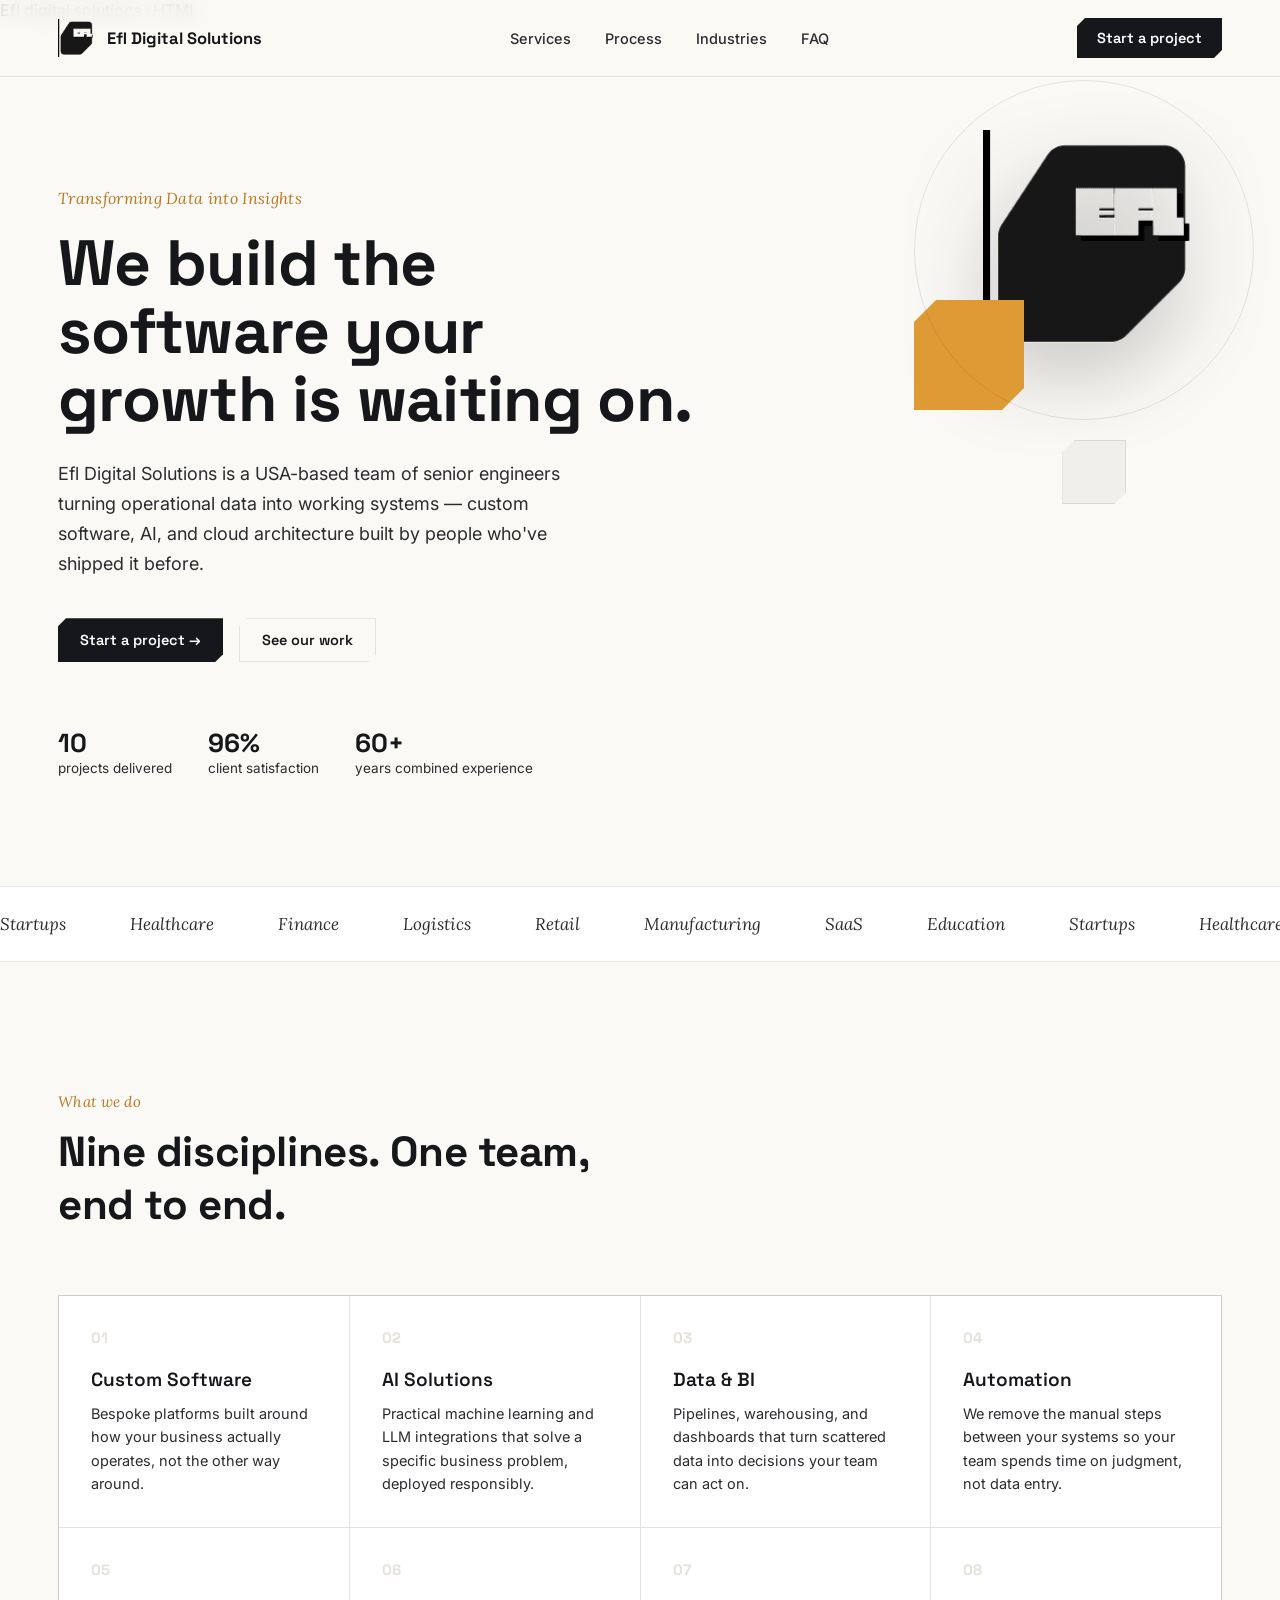
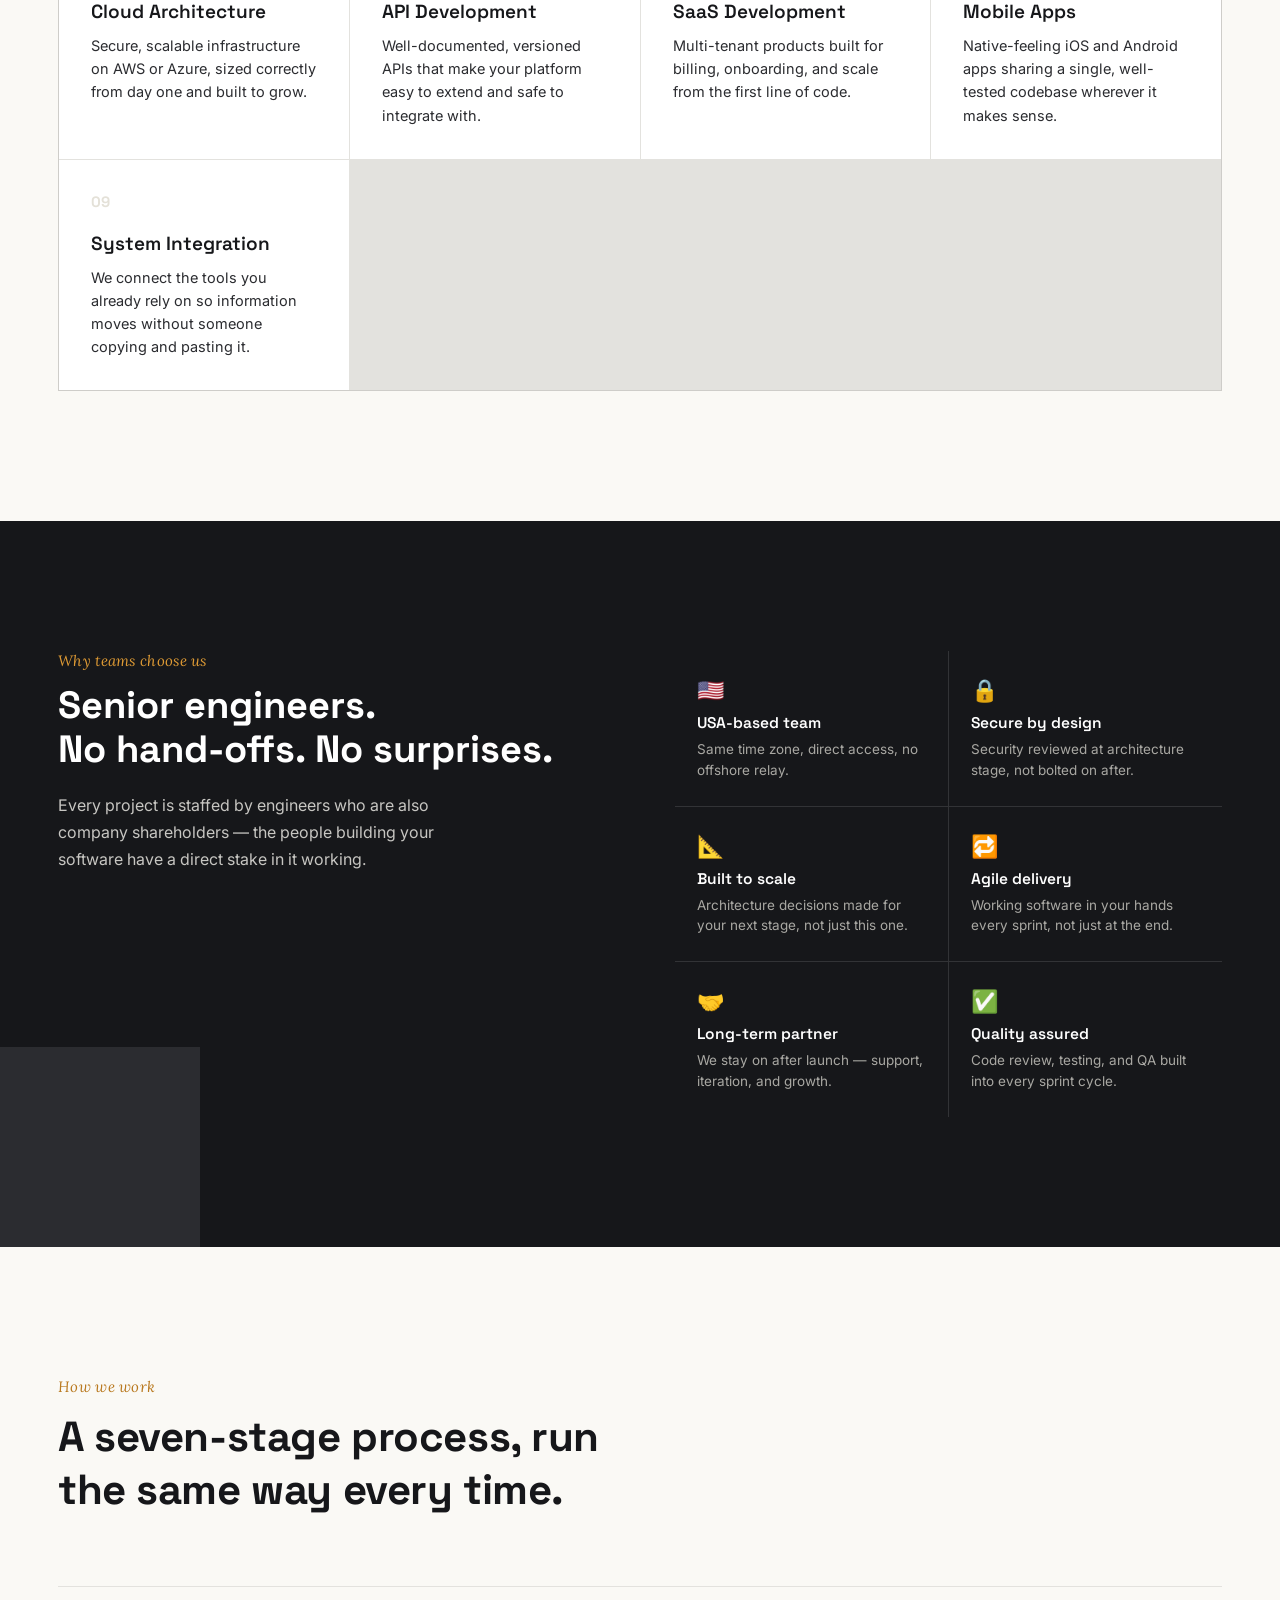
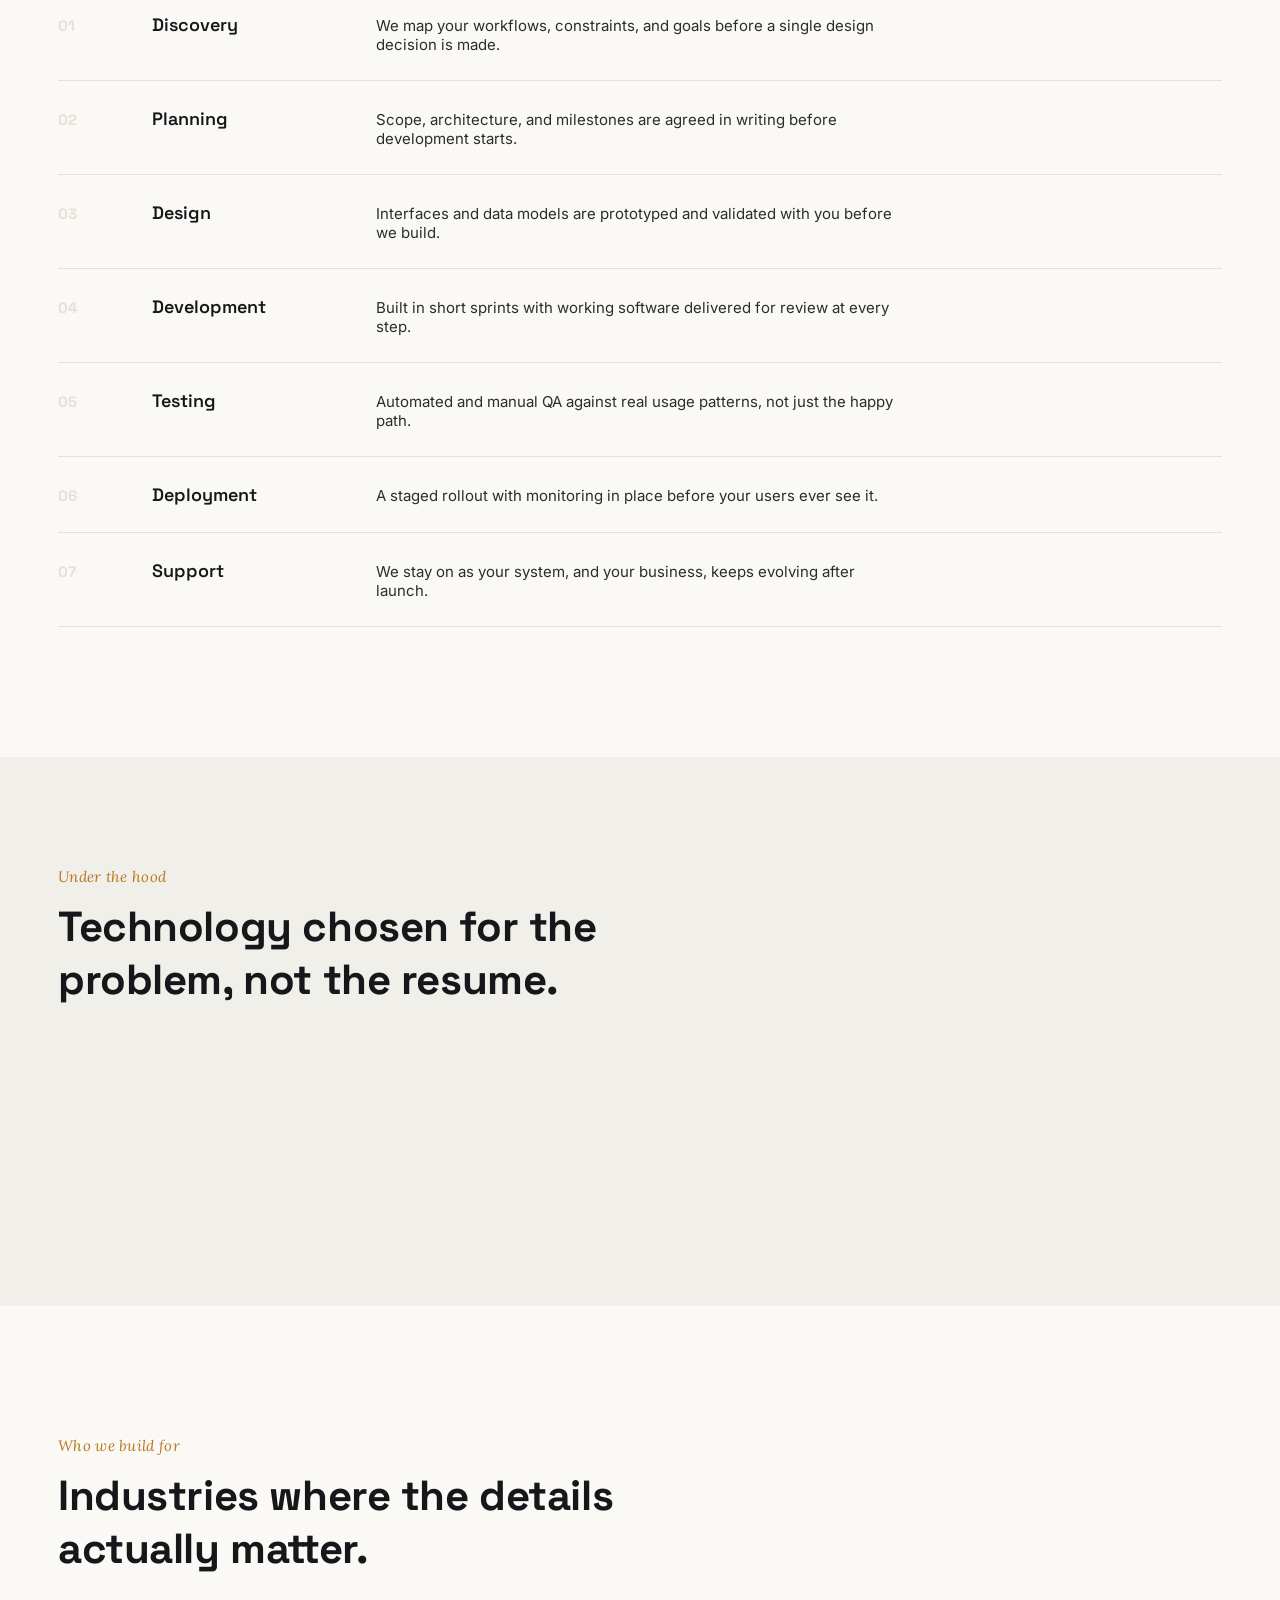
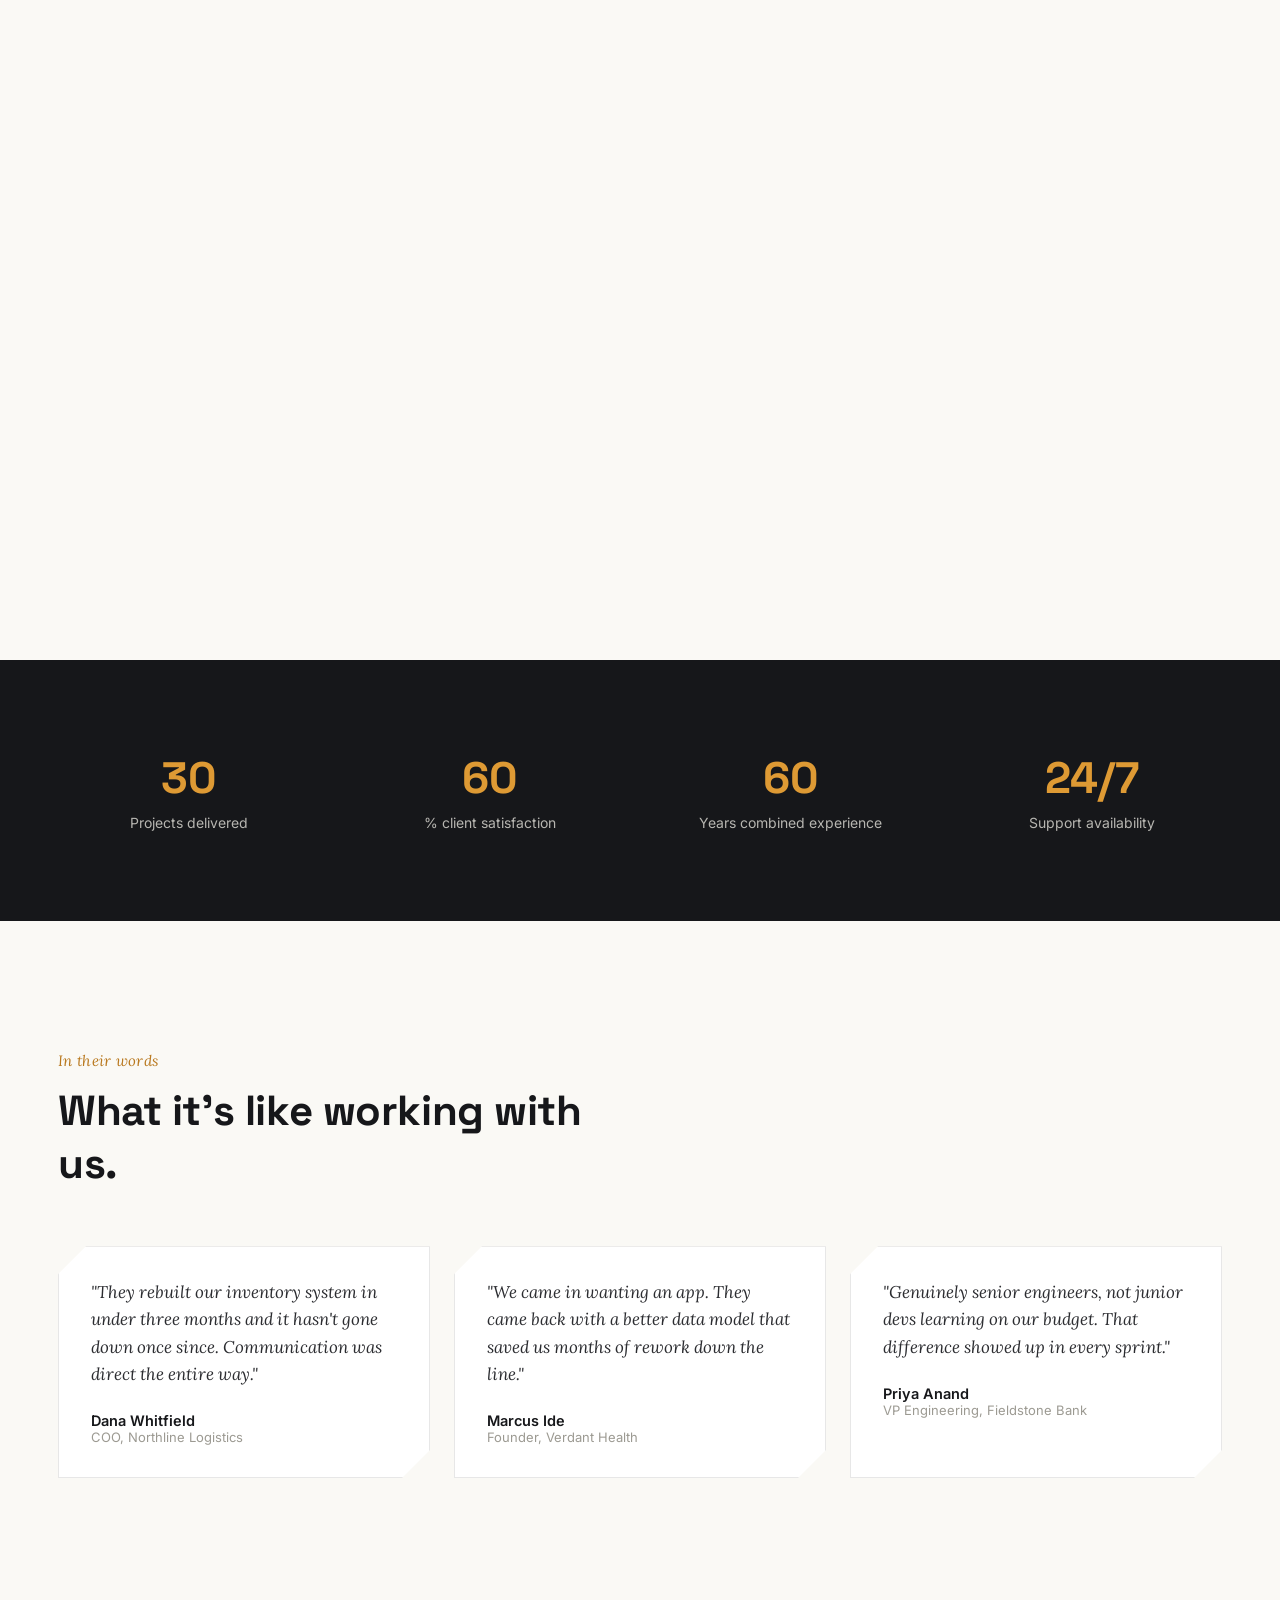
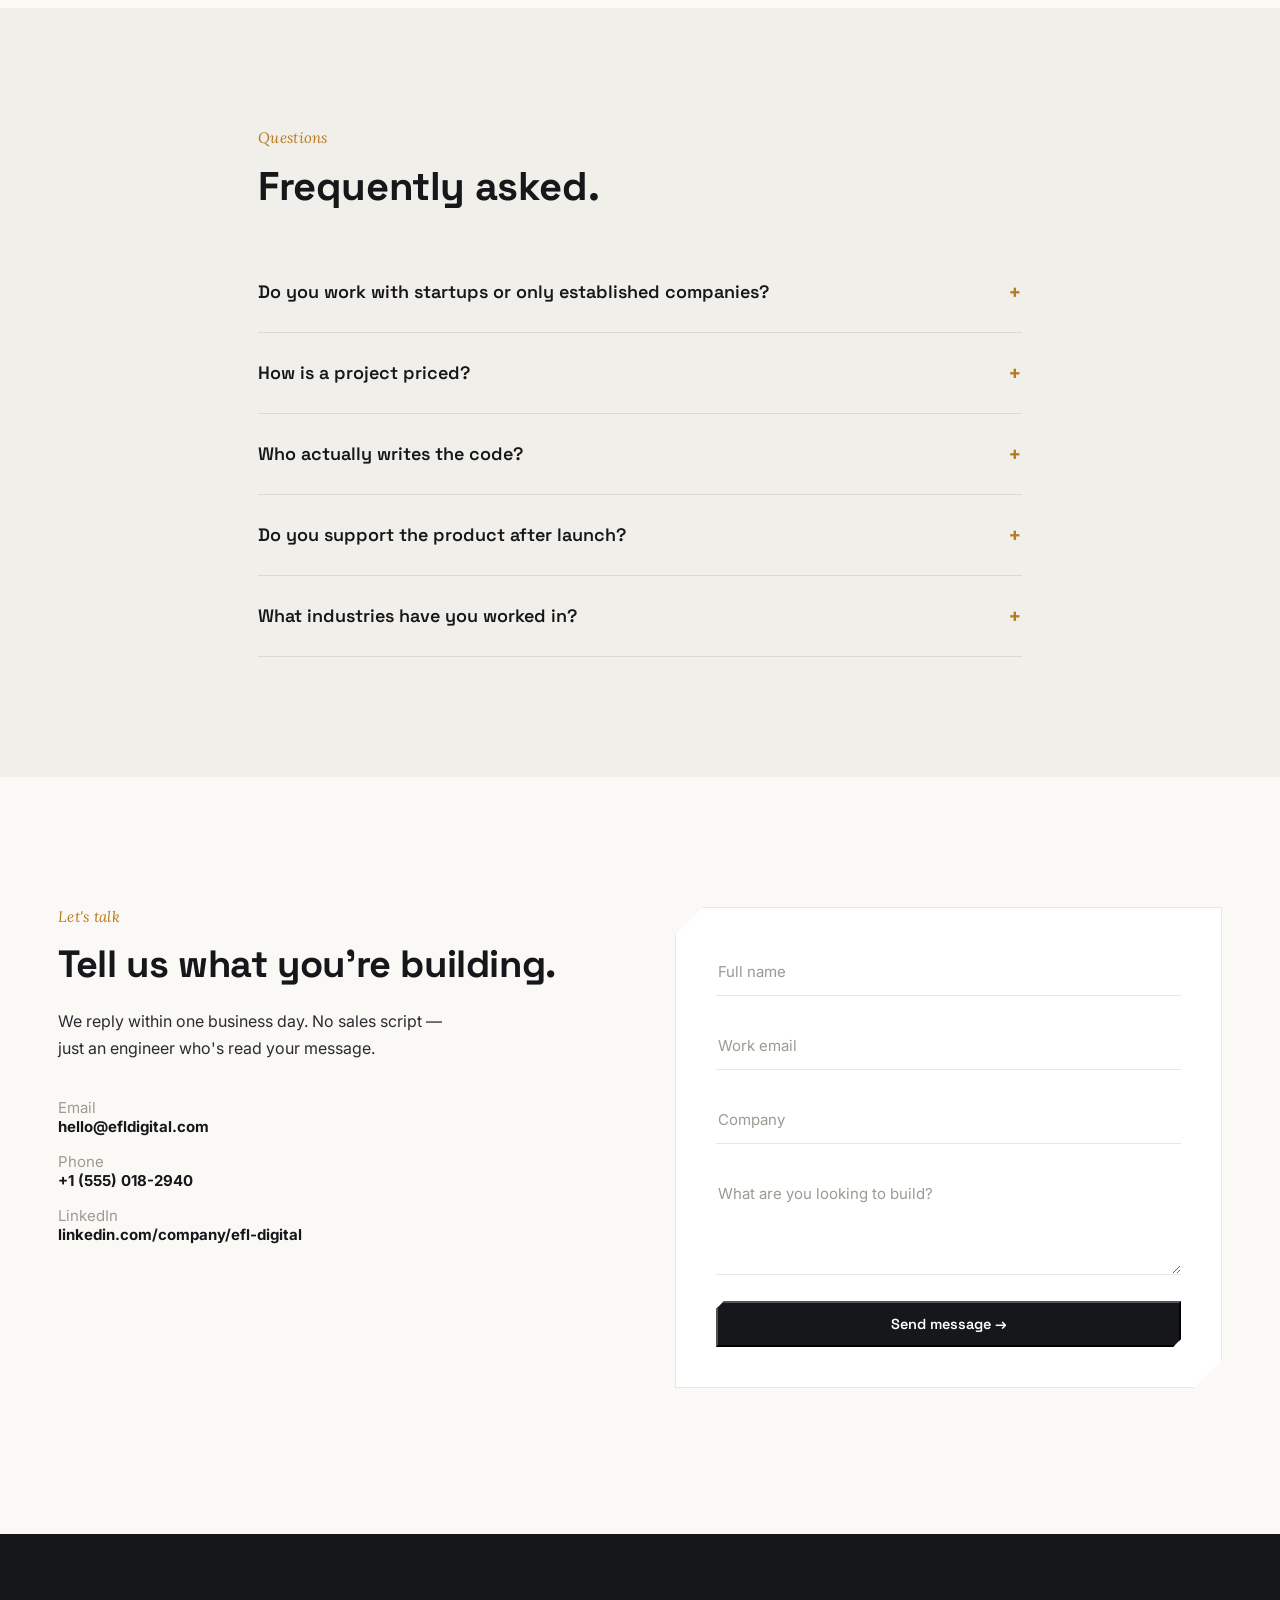
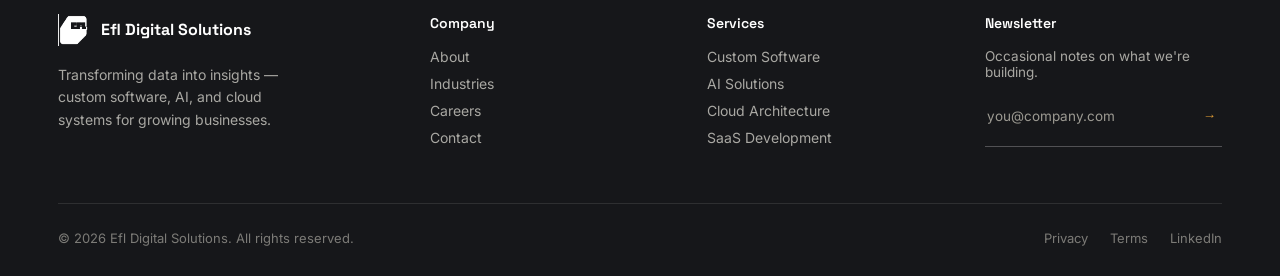
==== index.html @ cf08fa72 "efl.html to index.html" ====
Efl digital solutions · HTML
<!DOCTYPE html>
<html lang="en">
<head>
<meta charset="UTF-8">
<meta name="viewport" content="width=device-width, initial-scale=1.0">
<title>Efl Digital Solutions — Transforming Data into Insights</title>
<link rel="icon"
          type="image/png"
          sizes="32x32"
          href="../EFL/efl2.ico">

    <link rel="icon"
          type="image/png"
          sizes="16x16"
          href="../EFL/efl2.ico">

    <link rel="apple-touch-icon"
          sizes="180x180"
          href="../EFL/efl2.ico">
<link rel="preconnect" href="https://fonts.googleapis.com">
<link rel="preconnect" href="https://fonts.gstatic.com" crossorigin>
<link href="https://fonts.googleapis.com/css2?family=Space+Grotesk:wght@400;500;600;700&family=Inter:wght@400;500;600&family=Lora:ital,wght@1,400;1,500&display=swap" rel="stylesheet">
<link rel="stylesheet" href="efl.css">
</head>
<body>
 
<!-- NAV -->
<nav>
  <div class="container nav-inner">
    <a href="#top" class="logo-link" aria-label="Efl Digital Solutions — home">
      <img src="[data-uri]" alt="Efl Digital Solutions" class="logo-mark">
      <div class="display" style="font-weight:700;font-size:16.5px;">Efl Digital Solutions</div>
    </a>
    <div class="nav-links" style="display:flex;gap:34px;align-items:center;">
      <a href="#services">Services</a>
      <a href="#process">Process</a>
      <a href="#work">Industries</a>
      <a href="#faq">FAQ</a>
    </div>
    <div class="nav-cta">
      <a href="#contact" class="btn btn-primary" style="padding:11px 20px;">Start a project</a>
      <button class="hamburger" id="hamburgerBtn" aria-label="Open menu"><span></span><span></span><span></span></button>
    </div>
  </div>
  <div class="mobile-menu" id="mobileMenu">
    <a href="#services">Services</a>
    <a href="#process">Process</a>
    <a href="#work">Industries</a>
    <a href="#faq">FAQ</a>
    <a href="#contact">Start a project</a>
  </div>
</nav>
<div id="top"></div>
 
<!-- HERO -->
<header style="position:relative;padding:168px 0 110px;overflow:hidden;">
  <div class="grain" style="position:absolute;inset:0;pointer-events:none;"></div>
  <!-- geometry -->
  <div class="hero-shape float" style="top:110px;right:6%;filter:drop-shadow(0 30px 40px rgba(22,23,26,0.22));">
    <img src="[data-uri]" alt="" style="width:220px;height:auto;display:block;">
  </div>
  <div class="hero-shape float-slow" style="top:280px;right:20%;width:110px;height:110px;background:var(--amber);clip-path:polygon(0 22px,22px 0,100% 0,100% calc(100% - 22px),calc(100% - 22px) 100%,0 100%);"></div>
  <div class="hero-shape spin-slow" style="top:60px;right:2%;width:340px;height:340px;border:1px solid var(--line);border-radius:50%;"></div>
  <div class="hero-shape" style="top:420px;right:12%;width:64px;height:64px;background:var(--paper-dim);border:1px solid var(--line);clip-path:polygon(0 12px,12px 0,100% 0,100% calc(100% - 12px),calc(100% - 12px) 100%,0 100%);"></div>
 
  <div class="container" style="position:relative;">
    <div style="max-width:640px;">
      <div class="eyebrow reveal in" style="font-size:16px;margin-bottom:22px;">Transforming Data into Insights</div>
      <h1 class="display" style="font-size:clamp(40px,5.4vw,64px);line-height:1.06;font-weight:700;margin:0 0 26px;letter-spacing:-.01em;">
        We build the software your growth is waiting on.
      </h1>
      <p style="font-size:18px;line-height:1.65;color:var(--charcoal);max-width:520px;margin:0 0 40px;">
        Efl Digital Solutions is a USA-based team of senior engineers turning
        operational data into working systems — custom software, AI, and cloud
        architecture built by people who've shipped it before.
      </p>
      <div style="display:flex;gap:16px;flex-wrap:wrap;">
        <a href="#contact" class="btn btn-primary">Start a project →</a>
        <a href="#work" class="btn btn-ghost">See our work</a>
      </div>
      <div style="display:flex;gap:36px;margin-top:64px;flex-wrap:wrap;">
        <div><div class="display" style="font-size:26px;font-weight:700;">10</div><div style="font-size:13.5px;color:var(--charcoal);">projects delivered</div></div>
        <div><div class="display" style="font-size:26px;font-weight:700;">96%</div><div style="font-size:13.5px;color:var(--charcoal);">client satisfaction</div></div>
        <div><div class="display" style="font-size:26px;font-weight:700;">60+</div><div style="font-size:13.5px;color:var(--charcoal);">years combined experience</div></div>
      </div>
    </div>
  </div>
</header>
 
<!-- LOGO MARQUEE -->
<section style="border-top:1px solid var(--line);border-bottom:1px solid var(--line);padding:26px 0;overflow:hidden;background:#fff;">
  <div class="marquee-track">
    <!-- repeated twice for seamless loop -->
    <span class="serif-italic" style="font-size:17px;color:var(--charcoal);">Startups</span>
    <span class="serif-italic" style="font-size:17px;color:var(--charcoal);">Healthcare</span>
    <span class="serif-italic" style="font-size:17px;color:var(--charcoal);">Finance</span>
    <span class="serif-italic" style="font-size:17px;color:var(--charcoal);">Logistics</span>
    <span class="serif-italic" style="font-size:17px;color:var(--charcoal);">Retail</span>
    <span class="serif-italic" style="font-size:17px;color:var(--charcoal);">Manufacturing</span>
    <span class="serif-italic" style="font-size:17px;color:var(--charcoal);">SaaS</span>
    <span class="serif-italic" style="font-size:17px;color:var(--charcoal);">Education</span>
    <span class="serif-italic" style="font-size:17px;color:var(--charcoal);">Startups</span>
    <span class="serif-italic" style="font-size:17px;color:var(--charcoal);">Healthcare</span>
    <span class="serif-italic" style="font-size:17px;color:var(--charcoal);">Finance</span>
    <span class="serif-italic" style="font-size:17px;color:var(--charcoal);">Logistics</span>
    <span class="serif-italic" style="font-size:17px;color:var(--charcoal);">Retail</span>
    <span class="serif-italic" style="font-size:17px;color:var(--charcoal);">Manufacturing</span>
    <span class="serif-italic" style="font-size:17px;color:var(--charcoal);">SaaS</span>
    <span class="serif-italic" style="font-size:17px;color:var(--charcoal);">Education</span>
  </div>
</section>
 
<!-- SERVICES -->
<section id="services" style="padding:130px 0;">
  <div class="container">
    <div class="reveal" style="max-width:560px;margin-bottom:64px;">
      <div class="eyebrow" style="font-size:15px;margin-bottom:14px;">What we do</div>
      <h2 class="display" style="font-size:clamp(30px,4vw,42px);font-weight:700;margin:0;letter-spacing:-.01em;">Nine disciplines. One team, end to end.</h2>
    </div>
    <div style="display:grid;grid-template-columns:repeat(auto-fit,minmax(280px,1fr));gap:1px;background:var(--line);border:1px solid var(--line);">
      <!-- service cards generated inline -->
      <div class="card reveal" data-svc="01" data-t="Custom Software" data-d="Bespoke platforms built around how your business actually operates, not the other way around."></div>
      <div class="card reveal" data-svc="02" data-t="AI Solutions" data-d="Practical machine learning and LLM integrations that solve a specific business problem, deployed responsibly."></div>
      <div class="card reveal" data-svc="03" data-t="Data & BI" data-d="Pipelines, warehousing, and dashboards that turn scattered data into decisions your team can act on."></div>
      <div class="card reveal" data-svc="04" data-t="Automation" data-d="We remove the manual steps between your systems so your team spends time on judgment, not data entry."></div>
      <div class="card reveal" data-svc="05" data-t="Cloud Architecture" data-d="Secure, scalable infrastructure on AWS or Azure, sized correctly from day one and built to grow."></div>
      <div class="card reveal" data-svc="06" data-t="API Development" data-d="Well-documented, versioned APIs that make your platform easy to extend and safe to integrate with."></div>
      <div class="card reveal" data-svc="07" data-t="SaaS Development" data-d="Multi-tenant products built for billing, onboarding, and scale from the first line of code."></div>
      <div class="card reveal" data-svc="08" data-t="Mobile Apps" data-d="Native-feeling iOS and Android apps sharing a single, well-tested codebase wherever it makes sense."></div>
      <div class="card reveal" data-svc="09" data-t="System Integration" data-d="We connect the tools you already rely on so information moves without someone copying and pasting it."></div>
    </div>
  </div>
</section>
 
<!-- WHY US -->
<section style="background:var(--ink);color:#fff;padding:130px 0;position:relative;overflow:hidden;">
  <div class="hero-shape float-slow" style="bottom:-60px;left:-60px;width:260px;height:260px;background:var(--charcoal);clip-path:polygon(0 50px,50px 0,100% 0,100% calc(100% - 50px),calc(100% - 50px) 100%,0 100%);"></div>
  <div class="container" style="position:relative;">
    <div style="display:grid;grid-template-columns:1fr 1fr;gap:70px;align-items:start;">
      <div class="reveal">
        <div class="eyebrow" style="font-size:15px;margin-bottom:14px;color:var(--amber);">Why teams choose us</div>
        <h2 class="display" style="font-size:clamp(28px,3.6vw,38px);font-weight:700;line-height:1.15;margin:0 0 20px;">Senior engineers.<br>No hand-offs. No surprises.</h2>
        <p style="color:#C7C6C2;line-height:1.7;font-size:16px;max-width:420px;">Every project is staffed by engineers who are also company shareholders — the people building your software have a direct stake in it working.</p>
      </div>
      <div style="display:grid;grid-template-columns:1fr 1fr;gap:1px;background:rgba(255,255,255,0.12);">
        <div class="reveal" style="padding:26px 22px;background:var(--ink);"><div style="font-size:22px;margin-bottom:10px;">🇺🇸</div><div class="display" style="font-weight:600;font-size:15.5px;margin-bottom:6px;">USA-based team</div><div style="font-size:13.5px;color:#A9A8A3;line-height:1.5;">Same time zone, direct access, no offshore relay.</div></div>
        <div class="reveal" style="padding:26px 22px;background:var(--ink);"><div style="font-size:22px;margin-bottom:10px;">🔒</div><div class="display" style="font-weight:600;font-size:15.5px;margin-bottom:6px;">Secure by design</div><div style="font-size:13.5px;color:#A9A8A3;line-height:1.5;">Security reviewed at architecture stage, not bolted on after.</div></div>
        <div class="reveal" style="padding:26px 22px;background:var(--ink);"><div style="font-size:22px;margin-bottom:10px;">📐</div><div class="display" style="font-weight:600;font-size:15.5px;margin-bottom:6px;">Built to scale</div><div style="font-size:13.5px;color:#A9A8A3;line-height:1.5;">Architecture decisions made for your next stage, not just this one.</div></div>
        <div class="reveal" style="padding:26px 22px;background:var(--ink);"><div style="font-size:22px;margin-bottom:10px;">🔁</div><div class="display" style="font-weight:600;font-size:15.5px;margin-bottom:6px;">Agile delivery</div><div style="font-size:13.5px;color:#A9A8A3;line-height:1.5;">Working software in your hands every sprint, not just at the end.</div></div>
        <div class="reveal" style="padding:26px 22px;background:var(--ink);"><div style="font-size:22px;margin-bottom:10px;">🤝</div><div class="display" style="font-weight:600;font-size:15.5px;margin-bottom:6px;">Long-term partner</div><div style="font-size:13.5px;color:#A9A8A3;line-height:1.5;">We stay on after launch — support, iteration, and growth.</div></div>
        <div class="reveal" style="padding:26px 22px;background:var(--ink);"><div style="font-size:22px;margin-bottom:10px;">✅</div><div class="display" style="font-weight:600;font-size:15.5px;margin-bottom:6px;">Quality assured</div><div style="font-size:13.5px;color:#A9A8A3;line-height:1.5;">Code review, testing, and QA built into every sprint cycle.</div></div>
      </div>
    </div>
  </div>
</section>
 
<!-- PROCESS -->
<section id="process" style="padding:130px 0;">
  <div class="container">
    <div class="reveal" style="max-width:560px;margin-bottom:70px;">
      <div class="eyebrow" style="font-size:15px;margin-bottom:14px;">How we work</div>
      <h2 class="display" style="font-size:clamp(30px,4vw,42px);font-weight:700;margin:0;letter-spacing:-.01em;">A seven-stage process, run the same way every time.</h2>
    </div>
    <div style="display:flex;flex-direction:column;">
      <!-- rows -->
      <div class="reveal" style="display:grid;grid-template-columns:70px 200px 1fr;gap:24px;padding:26px 0;border-top:1px solid var(--line);align-items:baseline;">
        <div class="num">01</div><div class="display" style="font-weight:600;font-size:18px;">Discovery</div><div style="color:var(--charcoal);font-size:15px;max-width:520px;">We map your workflows, constraints, and goals before a single design decision is made.</div>
      </div>
      <div class="reveal" style="display:grid;grid-template-columns:70px 200px 1fr;gap:24px;padding:26px 0;border-top:1px solid var(--line);align-items:baseline;">
        <div class="num">02</div><div class="display" style="font-weight:600;font-size:18px;">Planning</div><div style="color:var(--charcoal);font-size:15px;max-width:520px;">Scope, architecture, and milestones are agreed in writing before development starts.</div>
      </div>
      <div class="reveal" style="display:grid;grid-template-columns:70px 200px 1fr;gap:24px;padding:26px 0;border-top:1px solid var(--line);align-items:baseline;">
        <div class="num">03</div><div class="display" style="font-weight:600;font-size:18px;">Design</div><div style="color:var(--charcoal);font-size:15px;max-width:520px;">Interfaces and data models are prototyped and validated with you before we build.</div>
      </div>
      <div class="reveal" style="display:grid;grid-template-columns:70px 200px 1fr;gap:24px;padding:26px 0;border-top:1px solid var(--line);align-items:baseline;">
        <div class="num">04</div><div class="display" style="font-weight:600;font-size:18px;">Development</div><div style="color:var(--charcoal);font-size:15px;max-width:520px;">Built in short sprints with working software delivered for review at every step.</div>
      </div>
      <div class="reveal" style="display:grid;grid-template-columns:70px 200px 1fr;gap:24px;padding:26px 0;border-top:1px solid var(--line);align-items:baseline;">
        <div class="num">05</div><div class="display" style="font-weight:600;font-size:18px;">Testing</div><div style="color:var(--charcoal);font-size:15px;max-width:520px;">Automated and manual QA against real usage patterns, not just the happy path.</div>
      </div>
      <div class="reveal" style="display:grid;grid-template-columns:70px 200px 1fr;gap:24px;padding:26px 0;border-top:1px solid var(--line);align-items:baseline;">
        <div class="num">06</div><div class="display" style="font-weight:600;font-size:18px;">Deployment</div><div style="color:var(--charcoal);font-size:15px;max-width:520px;">A staged rollout with monitoring in place before your users ever see it.</div>
      </div>
      <div class="reveal" style="display:grid;grid-template-columns:70px 200px 1fr;gap:24px;padding:26px 0;border-top:1px solid var(--line);border-bottom:1px solid var(--line);align-items:baseline;">
        <div class="num">07</div><div class="display" style="font-weight:600;font-size:18px;">Support</div><div style="color:var(--charcoal);font-size:15px;max-width:520px;">We stay on as your system, and your business, keeps evolving after launch.</div>
      </div>
    </div>
  </div>
</section>
 
<!-- TECH STACK -->
<section style="background:var(--paper-dim);padding:110px 0;">
  <div class="container">
    <div class="reveal" style="max-width:560px;margin-bottom:56px;">
      <div class="eyebrow" style="font-size:15px;margin-bottom:14px;">Under the hood</div>
      <h2 class="display" style="font-size:clamp(30px,4vw,42px);font-weight:700;margin:0;letter-spacing:-.01em;">Technology chosen for the problem, not the resume.</h2>
    </div>
    <div style="display:grid;grid-template-columns:repeat(auto-fit,minmax(140px,1fr));gap:14px;">
      <!-- tech chips -->
    </div>
    <div id="techGrid" style="display:grid;grid-template-columns:repeat(auto-fit,minmax(140px,1fr));gap:14px;"></div>
  </div>
</section>
 
<!-- INDUSTRIES -->
<section id="work" style="padding:130px 0;">
  <div class="container">
    <div class="reveal" style="max-width:560px;margin-bottom:56px;">
      <div class="eyebrow" style="font-size:15px;margin-bottom:14px;">Who we build for</div>
      <h2 class="display" style="font-size:clamp(30px,4vw,42px);font-weight:700;margin:0;letter-spacing:-.01em;">Industries where the details actually matter.</h2>
    </div>
    <div id="indGrid" style="display:grid;grid-template-columns:repeat(auto-fit,minmax(220px,1fr));gap:20px;"></div>
  </div>
</section>
 
<!-- STATS -->
<section style="background:var(--ink);color:#fff;padding:90px 0;">
  <div class="container" style="display:grid;grid-template-columns:repeat(auto-fit,minmax(180px,1fr));gap:40px;text-align:center;">
    <div class="reveal"><div class="display counter" data-target="40" style="font-size:44px;font-weight:700;color:var(--amber);">0</div><div style="font-size:14px;color:#B7B6B1;margin-top:8px;">Projects delivered</div></div>
    <div class="reveal"><div class="display counter" data-target="98" style="font-size:44px;font-weight:700;color:var(--amber);">0</div><div style="font-size:14px;color:#B7B6B1;margin-top:8px;">% client satisfaction</div></div>
    <div class="reveal"><div class="display counter" data-target="60" style="font-size:44px;font-weight:700;color:var(--amber);">0</div><div style="font-size:14px;color:#B7B6B1;margin-top:8px;">Years combined experience</div></div>
    <div class="reveal"><div class="display" style="font-size:44px;font-weight:700;color:var(--amber);">24/7</div><div style="font-size:14px;color:#B7B6B1;margin-top:8px;">Support availability</div></div>
  </div>
</section>
 
<!-- TESTIMONIALS -->
<section style="padding:130px 0;">
  <div class="container">
    <div class="reveal" style="max-width:560px;margin-bottom:56px;">
      <div class="eyebrow" style="font-size:15px;margin-bottom:14px;">In their words</div>
      <h2 class="display" style="font-size:clamp(30px,4vw,42px);font-weight:700;margin:0;letter-spacing:-.01em;">What it's like working with us.</h2>
    </div>
    <div style="display:grid;grid-template-columns:repeat(auto-fit,minmax(300px,1fr));gap:24px;">
      <div class="card reveal chamfer" style="border:1px solid var(--line);">
        <p class="serif-italic" style="font-size:17px;line-height:1.6;color:var(--charcoal);margin:0 0 24px;">"They rebuilt our inventory system in under three months and it hasn't gone down once since. Communication was direct the entire way."</p>
        <div style="font-weight:600;font-size:14.5px;">Dana Whitfield</div>
        <div style="font-size:13px;color:#9C9A92;">COO, Northline Logistics</div>
      </div>
      <div class="card reveal chamfer" style="border:1px solid var(--line);">
        <p class="serif-italic" style="font-size:17px;line-height:1.6;color:var(--charcoal);margin:0 0 24px;">"We came in wanting an app. They came back with a better data model that saved us months of rework down the line."</p>
        <div style="font-weight:600;font-size:14.5px;">Marcus Ide</div>
        <div style="font-size:13px;color:#9C9A92;">Founder, Verdant Health</div>
      </div>
      <div class="card reveal chamfer" style="border:1px solid var(--line);">
        <p class="serif-italic" style="font-size:17px;line-height:1.6;color:var(--charcoal);margin:0 0 24px;">"Genuinely senior engineers, not junior devs learning on our budget. That difference showed up in every sprint."</p>
        <div style="font-weight:600;font-size:14.5px;">Priya Anand</div>
        <div style="font-size:13px;color:#9C9A92;">VP Engineering, Fieldstone Bank</div>
      </div>
    </div>
  </div>
</section>
 
<!-- FAQ -->
<section id="faq" style="background:var(--paper-dim);padding:120px 0;">
  <div class="container" style="max-width:820px;">
    <div class="reveal" style="margin-bottom:40px;">
      <div class="eyebrow" style="font-size:15px;margin-bottom:14px;">Questions</div>
      <h2 class="display" style="font-size:clamp(30px,4vw,40px);font-weight:700;margin:0;letter-spacing:-.01em;">Frequently asked.</h2>
    </div>
    <div id="faqList"></div>
  </div>
</section>
 
<!-- CONTACT -->
<section id="contact" style="padding:130px 0;">
  <div class="container" style="display:grid;grid-template-columns:1fr 1fr;gap:70px;">
    <div class="reveal">
      <div class="eyebrow" style="font-size:15px;margin-bottom:14px;">Let's talk</div>
      <h2 class="display" style="font-size:clamp(28px,3.6vw,38px);font-weight:700;margin:0 0 20px;letter-spacing:-.01em;">Tell us what you're building.</h2>
      <p style="color:var(--charcoal);line-height:1.7;font-size:16px;max-width:400px;margin:0 0 36px;">We reply within one business day. No sales script — just an engineer who's read your message.</p>
      <div style="display:flex;flex-direction:column;gap:16px;font-size:15px;">
        <div><span style="color:#9C9A92;">Email</span><br><strong>hello@efldigital.com</strong></div>
        <div><span style="color:#9C9A92;">Phone</span><br><strong>+1 (555) 018-2940</strong></div>
        <div><span style="color:#9C9A92;">LinkedIn</span><br><strong>linkedin.com/company/efl-digital</strong></div>
      </div>
    </div>
    <form id="contactForm" class="reveal chamfer" style="background:#fff;border:1px solid var(--line);padding:40px;">
      <div style="display:flex;flex-direction:column;gap:26px;">
        <input type="text" name="name" placeholder="Full name" required>
        <input type="email" name="email" placeholder="Work email" required>
        <input type="text" name="company" placeholder="Company">
        
        <textarea
                  name="message"
                  rows="4"
                  placeholder="What are you looking to build?"
                  required></textarea>
        
        <button type="submit" class="btn btn-primary" style="justify-content:center;">Send message →</button>
        <div class="form-msg">
    <span class="success-icon">✓</span>
    <span class="success-text">
        Message Sent!<br>
        We'll be in touch within one business day.
    </span>
</div>
      </div>
    </form>
  </div>
</section>
 
<!-- FOOTER -->
<footer style="background:var(--ink);color:#fff;padding:80px 0 30px;">
  <div class="container">
    <div style="display:grid;grid-template-columns:1.4fr 1fr 1fr 1fr;gap:40px;padding-bottom:56px;border-bottom:1px solid rgba(255,255,255,0.1);">
      <div>
        <div style="display:flex;align-items:center;gap:12px;margin-bottom:18px;">
          <img src="[data-uri]" alt="Efl Digital Solutions" style="height:32px;width:auto;filter:invert(1) brightness(1.4);">
          <div class="display" style="font-weight:700;font-size:16px;">Efl Digital Solutions</div>
        </div>
        <p style="color:#A9A8A3;font-size:14px;line-height:1.6;max-width:260px;">Transforming data into insights — custom software, AI, and cloud systems for growing businesses.</p>
      </div>
      <div>
        <div style="font-family:'Space Grotesk';font-weight:600;font-size:14px;margin-bottom:16px;">Company</div>
        <div style="display:flex;flex-direction:column;gap:10px;font-size:14px;color:#A9A8A3;">
          <a href="#" style="color:inherit;text-decoration:none;">About</a>
          <a href="#work" style="color:inherit;text-decoration:none;">Industries</a>
          <a href="#" style="color:inherit;text-decoration:none;">Careers</a>
          <a href="#contact" style="color:inherit;text-decoration:none;">Contact</a>
        </div>
      </div>
      <div>
        <div style="font-family:'Space Grotesk';font-weight:600;font-size:14px;margin-bottom:16px;">Services</div>
        <div style="display:flex;flex-direction:column;gap:10px;font-size:14px;color:#A9A8A3;">
          <a href="#services" style="color:inherit;text-decoration:none;">Custom Software</a>
          <a href="#services" style="color:inherit;text-decoration:none;">AI Solutions</a>
          <a href="#services" style="color:inherit;text-decoration:none;">Cloud Architecture</a>
          <a href="#services" style="color:inherit;text-decoration:none;">SaaS Development</a>
        </div>
      </div>
      <div>
        <div style="font-family:'Space Grotesk';font-weight:600;font-size:14px;margin-bottom:16px;">Newsletter</div>
        <p style="color:#A9A8A3;font-size:13.5px;margin:0 0 14px;">Occasional notes on what we're building.</p>
        <div style="display:flex;border-bottom:1px solid rgba(255,255,255,0.25);padding-bottom:8px;">
          <input type="email" placeholder="you@company.com" style="border:none;color:#fff;font-size:13.5px;">
          <button style="background:none;border:none;color:var(--amber);font-weight:600;cursor:pointer;">→</button>
        </div>
      </div>
    </div>
    <div style="display:flex;justify-content:space-between;align-items:center;padding-top:26px;flex-wrap:wrap;gap:14px;">
      <div style="font-size:13px;color:#7C7B77;">© 2026 Efl Digital Solutions. All rights reserved.</div>
      <div style="display:flex;gap:22px;font-size:13px;color:#7C7B77;">
        <a href="#" style="color:inherit;text-decoration:none;">Privacy</a>
        <a href="#" style="color:inherit;text-decoration:none;">Terms</a>
        <a href="#" style="color:inherit;text-decoration:none;">LinkedIn</a>
      </div>
    </div>
  </div>
</footer>
 
<script>
  // mobile menu toggle
  const hamburgerBtn = document.getElementById('hamburgerBtn');
  const mobileMenu = document.getElementById('mobileMenu');
  hamburgerBtn.addEventListener('click', ()=> mobileMenu.classList.toggle('open'));
  mobileMenu.querySelectorAll('a').forEach(a=> a.addEventListener('click', ()=> mobileMenu.classList.remove('open')));
 
  // reveal on scroll
  const io = new IntersectionObserver((entries)=>{
    entries.forEach(e=>{ if(e.isIntersecting){ e.target.classList.add('in'); io.unobserve(e.target);} });
  }, {threshold:0.12});
  document.querySelectorAll('.reveal').forEach(el=>io.observe(el));
 
  // build service cards content (title/desc from data attrs) with chamfer + number
  document.querySelectorAll('[data-svc]').forEach(card=>{
    const n = card.getAttribute('data-svc');
    const t = card.getAttribute('data-t');
    const d = card.getAttribute('data-d');
    card.innerHTML = `<div class="num" style="margin-bottom:20px;">${n}</div>
      <div class="display" style="font-weight:600;font-size:19px;margin-bottom:10px;">${t}</div>
      <div style="font-size:14.5px;color:var(--charcoal);line-height:1.6;">${d}</div>`;
  });
 
  // tech chips
  const techs = ["React","Next.js","Node.js","TypeScript","Python","PostgreSQL","AWS","Azure","Docker","Kubernetes","OpenAI","LangChain"];
  const techGrid = document.getElementById('techGrid');
  techs.forEach(t=>{
    const d = document.createElement('div');
    d.className = 'reveal chamfer-sm';
    d.style.cssText = 'background:#fff;border:1px solid var(--line);padding:20px 16px;text-align:center;font-family:Space Grotesk;font-weight:600;font-size:14px;transition:transform .3s;';
    d.textContent = t;
    d.onmouseenter = ()=> d.style.transform='translateY(-4px)';
    d.onmouseleave = ()=> d.style.transform='translateY(0)';
    techGrid.appendChild(d);
  });
 
  // industries
  const industries = [
    ["Healthcare","Patient-facing tools and internal systems built for HIPAA-level rigor."],
    ["Finance","Secure, auditable platforms where every transaction has to be right."],
    ["Retail","Inventory, commerce, and fulfillment systems that scale with demand."],
    ["Logistics","Routing and tracking systems that turn movement into visibility."],
    ["Manufacturing","Production and supply-chain software built around the floor, not the office."],
    ["Education","Platforms for institutions managing students, staff, and content at scale."],
    ["Government","Accessible, compliant systems built to public-sector standards."],
    ["SaaS","Multi-tenant products engineered for billing, security, and scale."],
    ["Non-profit","Mission-driven organizations get enterprise tooling on realistic budgets."]
  ];
  const indGrid = document.getElementById('indGrid');
  industries.forEach(([t,d])=>{
    const el = document.createElement('div');
    el.className='card reveal chamfer';
    el.style.cssText='border:1px solid var(--line);padding:28px;';
    el.innerHTML = `<div class="display" style="font-weight:600;font-size:17px;margin-bottom:8px;">${t}</div><div style="font-size:14px;color:var(--charcoal);line-height:1.55;">${d}</div>`;
    indGrid.appendChild(el);
  });
 
  // faq
  const faqs = [
    ["Do you work with startups or only established companies?","Both. We scope engagements to fit an early-stage budget just as often as we run multi-quarter builds for established teams."],
    ["How is a project priced?","Fixed-scope for well-defined projects, time-and-materials for ongoing or evolving work. You'll get a clear estimate before anything starts."],
    ["Who actually writes the code?","Senior engineers, several of whom are shareholders in the company. We don't staff projects with junior developers learning on the job."],
    ["Do you support the product after launch?","Yes. Most clients move into an ongoing support or retainer arrangement once the initial build ships."],
    ["What industries have you worked in?","Healthcare, finance, logistics, retail, manufacturing, education, and SaaS, among others — see the Industries section above."]
  ];
  const faqList = document.getElementById('faqList');
  faqs.forEach(([q,a])=>{
    const item = document.createElement('div');
    item.className='acc-item';
    item.innerHTML = `<button class="acc-btn">${q}<span class="acc-plus">+</span></button>
      <div class="acc-panel"><div style="padding-bottom:24px;font-size:15px;color:var(--charcoal);line-height:1.65;max-width:640px;">${a}</div></div>`;
    item.querySelector('.acc-btn').onclick = ()=>{
      const wasOpen = item.classList.contains('open');
      document.querySelectorAll('.acc-item').forEach(i=>i.classList.remove('open'));
      if(!wasOpen) item.classList.add('open');
    };
    faqList.appendChild(item);
  });
 
  // counters
  const counters = document.querySelectorAll('.counter');
  const cIo = new IntersectionObserver((entries)=>{
    entries.forEach(e=>{
      if(e.isIntersecting){
        const el = e.target;
        const target = parseInt(el.getAttribute('data-target'));
        let cur = 0;
        const step = Math.max(1, Math.round(target/40));
        const t = setInterval(()=>{
          cur += step;
          if(cur>=target){ cur=target; clearInterval(t); }
          el.textContent = cur;
        }, 30);
        cIo.unobserve(el);
      }
    });
  }, {threshold:0.5});
  counters.forEach(c=>cIo.observe(c));



// Contact Form Submission
const form = document.getElementById("contactForm");

form.addEventListener("submit", async function (event) {

    // Stop the browser from submitting the form normally
    event.preventDefault();

    // Collect all form fields
    const formData = new FormData(form);

    // Get references to the button and message box
    const button = form.querySelector("button");
    const message = form.querySelector(".form-msg");

    // Show loading state
    button.disabled = true;
    button.textContent = "Sending...";

    // Hide any previous message
    message.style.display = "none";

    try {

        // Send the form data to Formspree
        const response = await fetch(
            "https://formspree.io/f/mkolaayl",
            {
                method: "POST",
                body: formData,
                headers: {
                    Accept: "application/json"
                }
            }
        );

        // If successful
        if (response.ok) {

    // Add success animation
    form.classList.add("contact-success");

    // Show success message
    message.style.display = "block";

    // Change button
    button.textContent = "✓ Message Sent";

    // Clear inputs
    form.reset();
    setTimeout(() => {

    form.classList.remove("contact-success");
    message.style.display = "none";

}, 20000);
}
        else {

            // Formspree returned an error
            message.style.display = "block";
            message.style.color = "#dc2626";
            message.textContent =
                "Something went wrong. Please try again.";

        }

    } catch (error) {

        // Network error (internet down, server unreachable, etc.)
        message.style.display = "block";
        message.style.color = "#dc2626";
        message.textContent =
            "Network error. Please check your connection and try again.";

        console.error(error);

    } finally {

        // Always restore the button
        button.disabled = false;
        button.textContent = "Send message →";

    }

});

    

</script>
</body>
</html>
---- efl.css ----
:root{
    --ink:#16171A;
    --charcoal:#2B2C30;
    --paper:#FAF9F5;
    --paper-dim:#F1EFE9;
    --fog:#E4E1D8;
    --amber:#DE9A34;
    --amber-deep:#B9791F;
    --line: rgba(22,23,26,0.10);
  }
  *{box-sizing:border-box;}
  html{scroll-behavior:smooth;}
  body{
    margin:0;
    background:var(--paper);
    color:var(--ink);
    font-family:'Inter',sans-serif;
    -webkit-font-smoothing:antialiased;
    overflow-x:hidden;
  }
  h1,h2,h3,.display{font-family:'Space Grotesk',sans-serif;}
  .eyebrow{font-family:'Lora',serif;font-style:italic;color:var(--amber-deep);letter-spacing:.02em;}
  .serif-italic{font-family:'Lora',serif;font-style:italic;}
 
  /* ===== Chamfer shape system — one cut corner, echoing the mark ===== */
  .chamfer{ clip-path: polygon(0 28px, 28px 0, 100% 0, 100% calc(100% - 28px), calc(100% - 28px) 100%, 0 100%); }
  .chamfer-sm{ clip-path: polygon(0 14px, 14px 0, 100% 0, 100% calc(100% - 14px), calc(100% - 14px) 100%, 0 100%); }
  .chamfer-lg{ clip-path: polygon(0 56px, 56px 0, 100% 0, 100% calc(100% - 56px), calc(100% - 56px) 100%, 0 100%); }
  .chamfer-inv{ clip-path: polygon(28px 0, 100% 0, 100% 100%, 0 100%, 0 28px); }
  .chamfer-border{
    position:relative;
    background:var(--paper);
  }
  .chamfer-border::before{
    content:"";
    position:absolute; inset:0;
    clip-path: polygon(0 28px, 28px 0, 100% 0, 100% calc(100% - 28px), calc(100% - 28px) 100%, 0 100%);
    padding:1px;
    background: linear-gradient(135deg, var(--line), transparent 40%, var(--line));
    -webkit-mask: linear-gradient(#000 0 0) content-box, linear-gradient(#000 0 0);
    -webkit-mask-composite: xor;
    mask-composite: exclude;
    pointer-events:none;
  }
 
  .container{max-width:1220px;margin:0 auto;padding:0 28px;}
 
  /* nav */
  nav{position:fixed;top:0;left:0;right:0;z-index:50;backdrop-filter: blur(10px);background:rgba(250,249,245,0.82);border-bottom:1px solid var(--line);}
  .nav-inner{display:flex;align-items:center;justify-content:space-between;height:76px;}
  .logo-mark{height:38px;width:auto;display:block;}
  .logo-link{display:flex;align-items:center;gap:12px;text-decoration:none;color:inherit;}
  .nav-links a{color:var(--charcoal);text-decoration:none;font-size:14.5px;font-weight:500;transition:color .2s;}
  .nav-links a:hover{color:var(--amber-deep);}
  .nav-cta{display:flex;align-items:center;gap:18px;}
  .hamburger{display:none;flex-direction:column;gap:5px;background:none;border:none;cursor:pointer;padding:6px;}
  .hamburger span{width:22px;height:2px;background:var(--ink);display:block;}
  .mobile-menu{display:none;flex-direction:column;gap:0;background:var(--paper);border-top:1px solid var(--line);}
  .mobile-menu.open{display:flex;}
  .mobile-menu a{color:var(--charcoal);text-decoration:none;font-size:15.5px;font-weight:500;padding:16px 28px;border-bottom:1px solid var(--line);}
  .btn{
    display:inline-flex;align-items:center;gap:8px;
    padding:12px 22px;
    font-family:'Space Grotesk';font-weight:600;font-size:14.5px;
    text-decoration:none;
    clip-path: polygon(0 8px, 8px 0, 100% 0, 100% calc(100% - 8px), calc(100% - 8px) 100%, 0 100%);
    transition:transform .25s cubic-bezier(.2,.8,.2,1), background .25s;
  }
  .btn-primary{background:var(--ink);color:#fff;}
  .btn-primary:hover{background:var(--amber-deep);transform:translateY(-2px);}
  .btn-ghost{background:transparent;color:var(--ink);border:1px solid var(--line);}
  .btn-ghost:hover{border-color:var(--ink);transform:translateY(-2px);}
  .btn-light{background:#fff;color:var(--ink);}
  .btn-light:hover{background:var(--amber);color:#fff;transform:translateY(-2px);}
 
  /* reveal */
  .reveal{opacity:0;transform:translateY(24px);transition:opacity .8s cubic-bezier(.2,.7,.2,1), transform .8s cubic-bezier(.2,.7,.2,1);}
  .reveal.in{opacity:1;transform:translateY(0);}
 
  /* hero geometry */
  .hero-shape{position:absolute;}
  .float{animation:float 7s ease-in-out infinite;}
  .float-slow{animation:float 10s ease-in-out infinite;}
  @keyframes float{0%,100%{transform:translateY(0);}50%{transform:translateY(-16px);}}
  @keyframes drift{0%{transform:rotate(0deg);}100%{transform:rotate(360deg);}}
  .spin-slow{animation:drift 60s linear infinite;}
 
  .grain{
    background-image: radial-gradient(var(--ink) 0.6px, transparent 0.6px);
    background-size: 14px 14px;
    opacity:.08;
  }
 
  /* cards */
  .card{background:#fff;padding:32px;transition:transform .35s cubic-bezier(.2,.8,.2,1), box-shadow .35s;}
  .card:hover{transform:translateY(-6px);box-shadow:0 24px 48px -20px rgba(22,23,26,0.18);}
 
  .num{font-family:'Space Grotesk';font-weight:700;color:var(--fog);font-size:15px;}
 
  ::selection{background:var(--amber);color:#fff;}
 
  /* accordion */
  .acc-item{border-bottom:1px solid var(--line);}
  .acc-btn{width:100%;display:flex;justify-content:space-between;align-items:center;padding:26px 0;background:none;border:none;text-align:left;cursor:pointer;font-family:'Space Grotesk';font-size:18px;font-weight:600;color:var(--ink);}
  .acc-panel{max-height:0;overflow:hidden;transition:max-height .4s ease;}
  .acc-plus{transition:transform .3s;font-size:22px;color:var(--amber-deep);flex-shrink:0;margin-left:16px;}
  .acc-item.open .acc-plus{transform:rotate(45deg);}
  .acc-item.open .acc-panel{max-height:300px;}
 
  .marquee-track{display:flex;gap:64px;animation:scroll 32s linear infinite;width:max-content;}
  @keyframes scroll{from{transform:translateX(0);}to{transform:translateX(-50%);}}
 
  input, textarea{
    width:100%;background:transparent;border:none;border-bottom:1px solid var(--line);
    padding:14px 2px;font-family:'Inter';font-size:15px;color:var(--ink);outline:none;
    transition:border-color .25s;
  }
  input:focus, textarea:focus{border-color:var(--amber-deep);}
  input::placeholder, textarea::placeholder{color:#9C9A92;}
 
  @media (max-width: 860px){
    .nav-links{display:none !important;}
    .hide-mobile{display:none;}
    .hamburger{display:flex;}
  }


  /* Success state */

.form-msg {
    display: none;
    text-align: center;
    padding: 20px;
    border-radius: 12px;
    transition: all 0.4s ease;
}

.form-msg .success-icon {
    display: block;
    font-size: 40px;
    font-weight: bold;
    margin-bottom: 12px;
    opacity: 0;
    transform: scale(0.5);
    transition: all 0.4s ease;
}

.form-msg .success-text {
    font-size: 15px;
    line-height: 1.6;
    opacity: 0;
    transform: translateY(15px);
    transition: all 0.4s ease 0.1s;
}


/* Whole form success mode */

.contact-success {
    background: #f0fdf4 !important;
    border-color: #22c55e !important;
    box-shadow: 0 0 25px rgba(34,197,94,0.25);
}


/* Animate the check mark */

.contact-success .success-icon {
    opacity: 1;
    transform: scale(1);
}


/* Animate the message */

.contact-success .success-text {
    opacity: 1;
    transform: translateY(0);
}

form.reveal.chamfer {
    transition:
        background 0.4s ease,
        border-color 0.4s ease,
        box-shadow 0.4s ease;
}
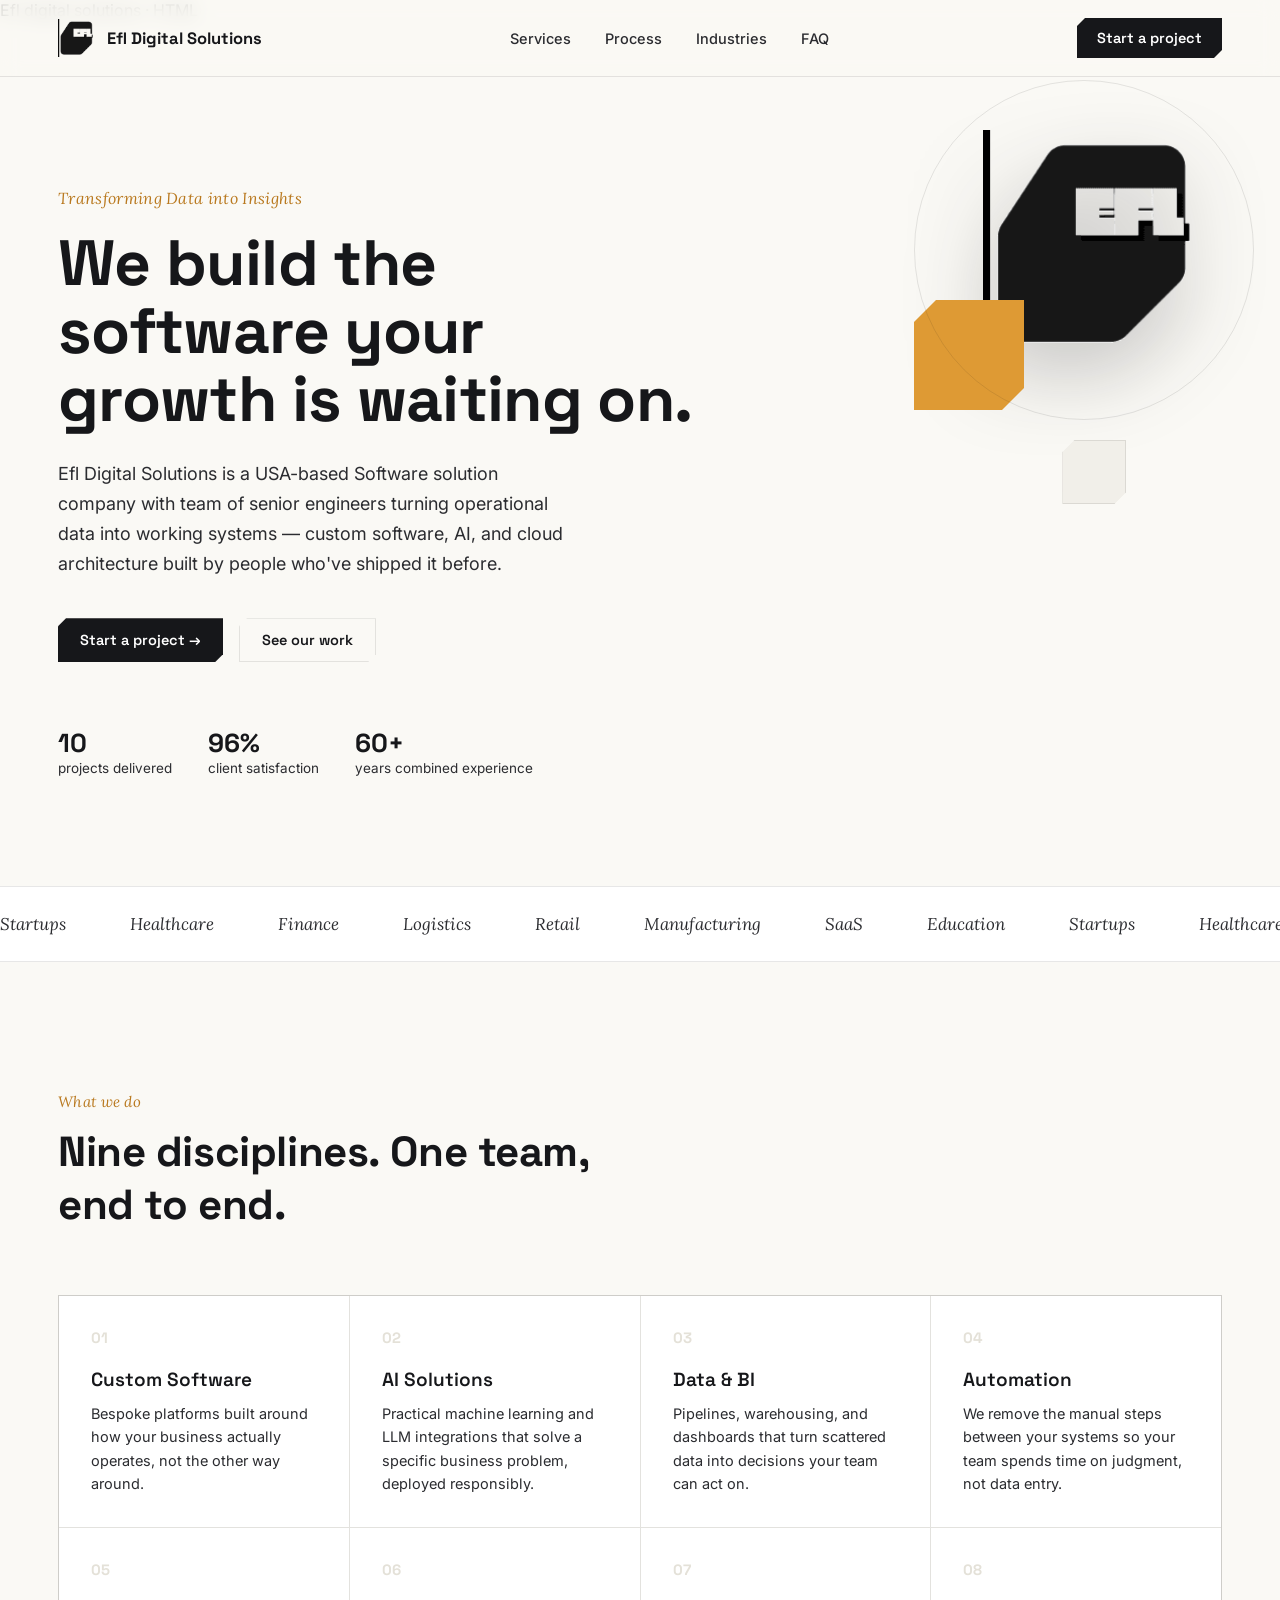
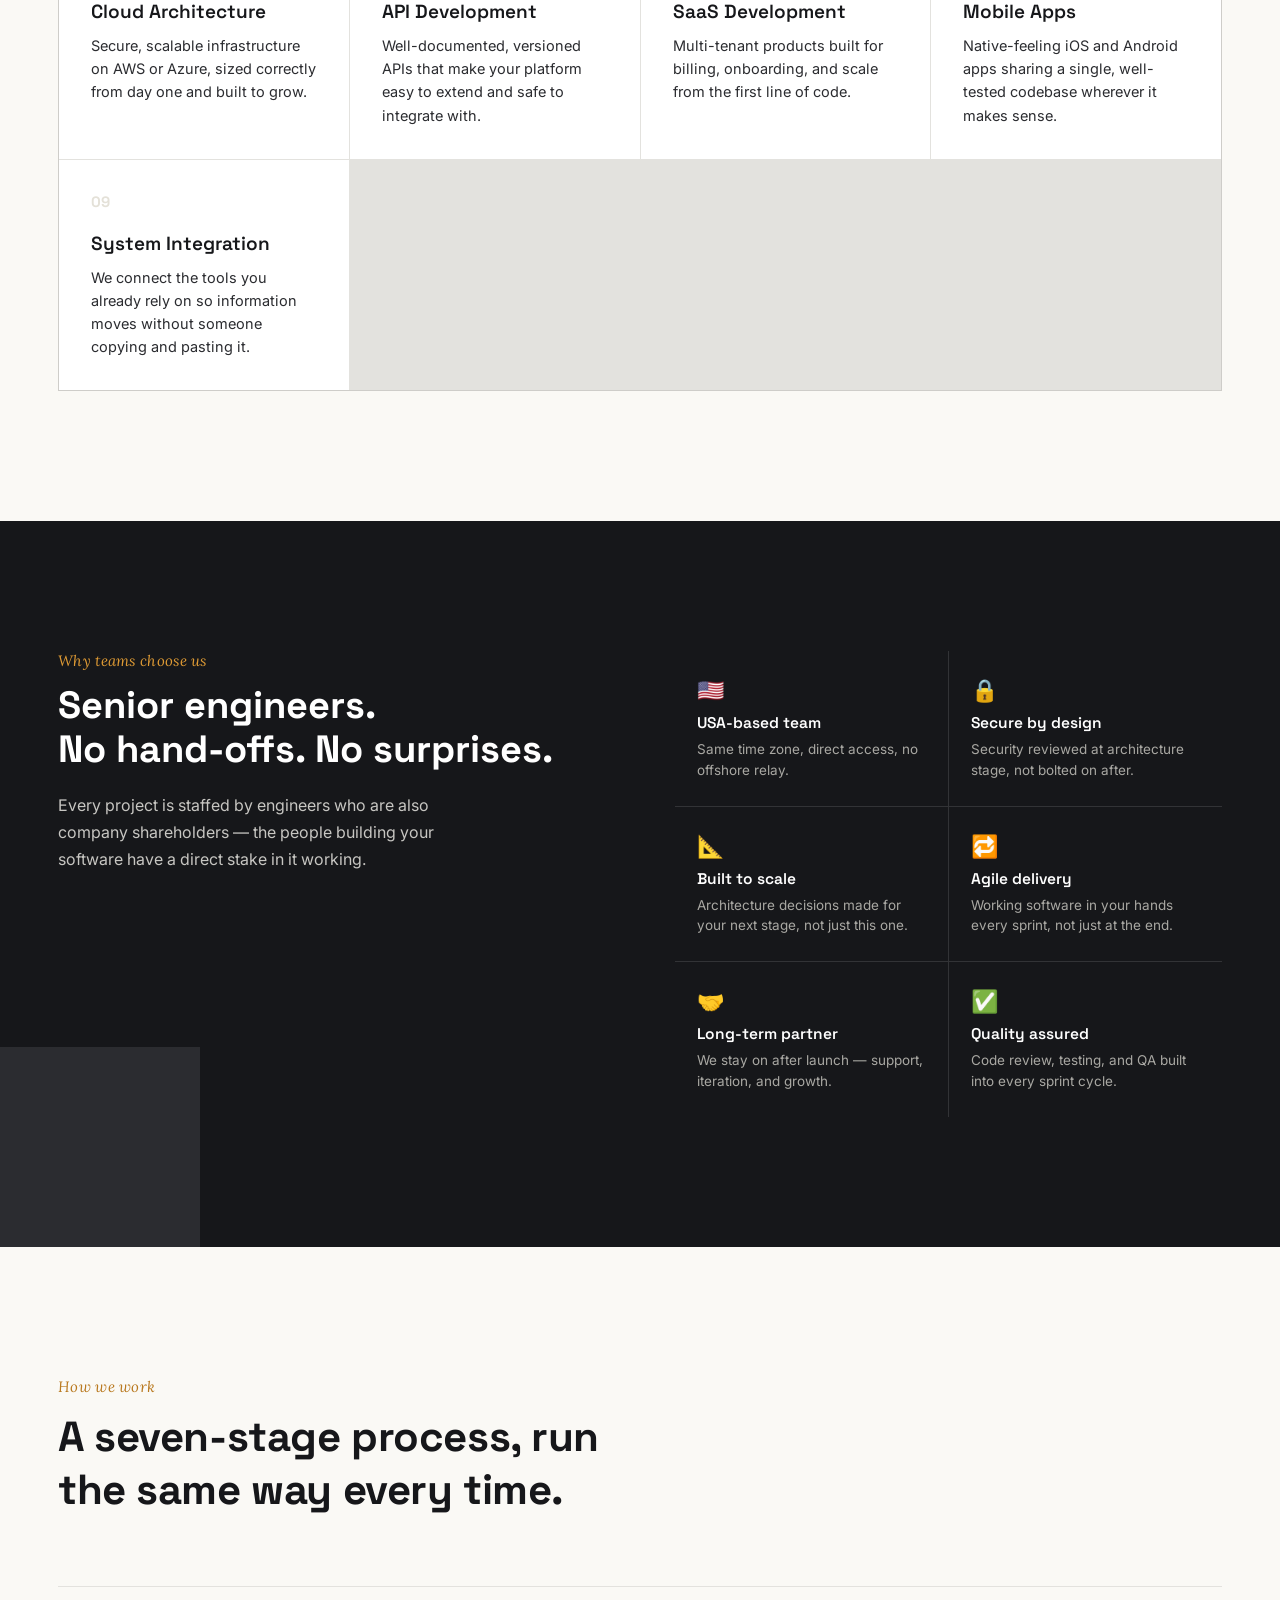
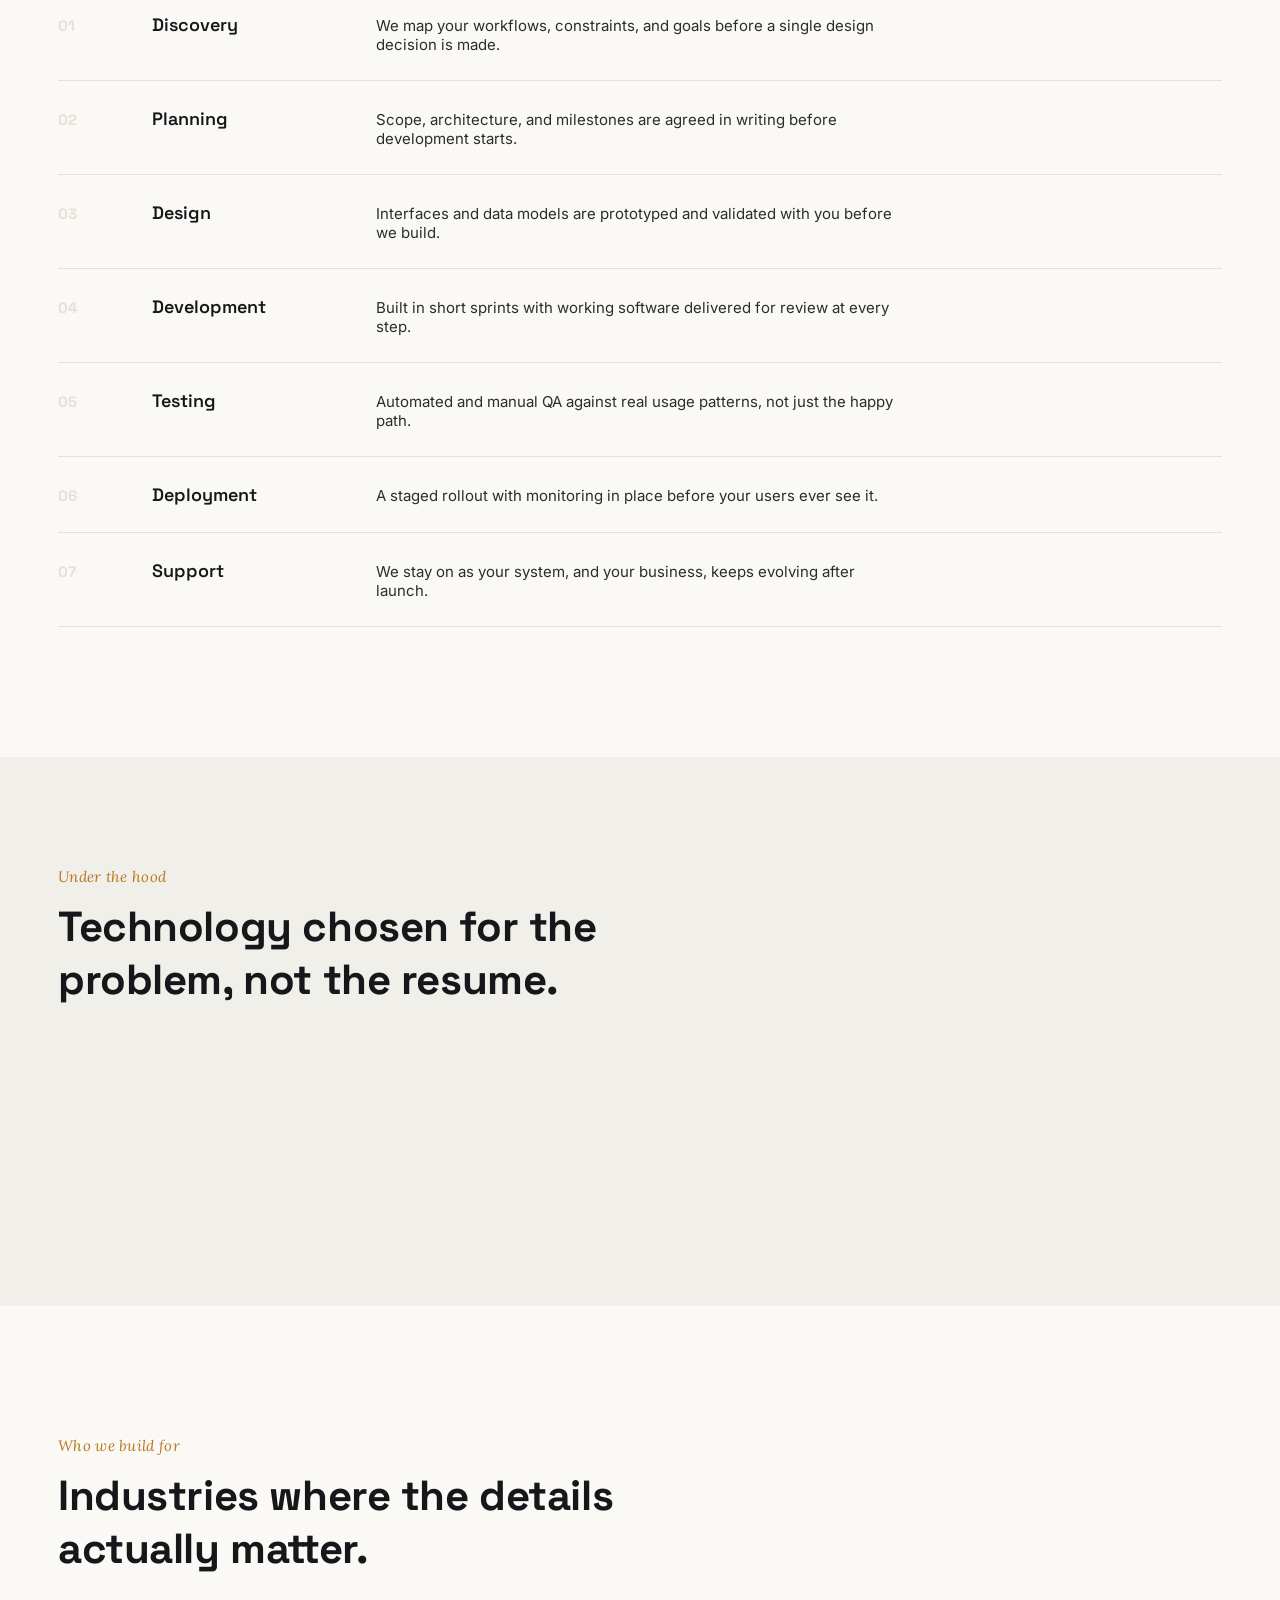
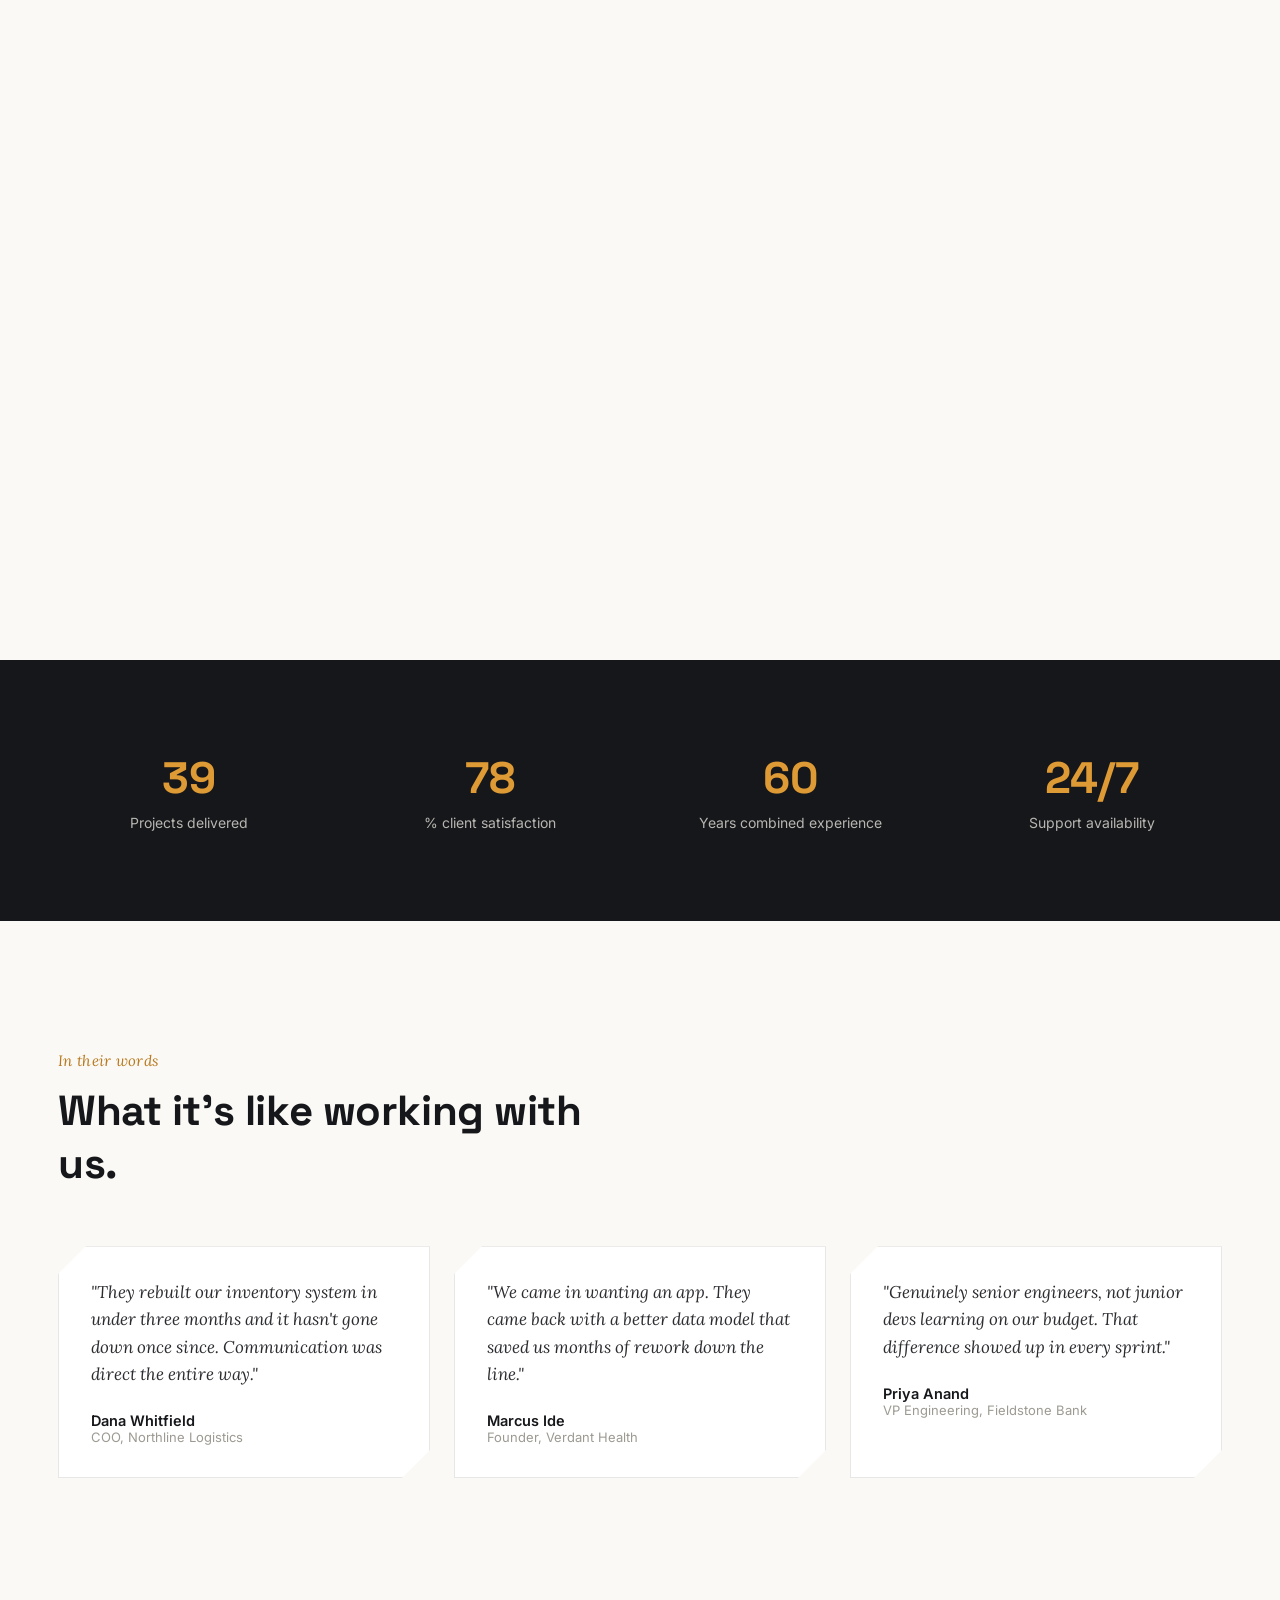
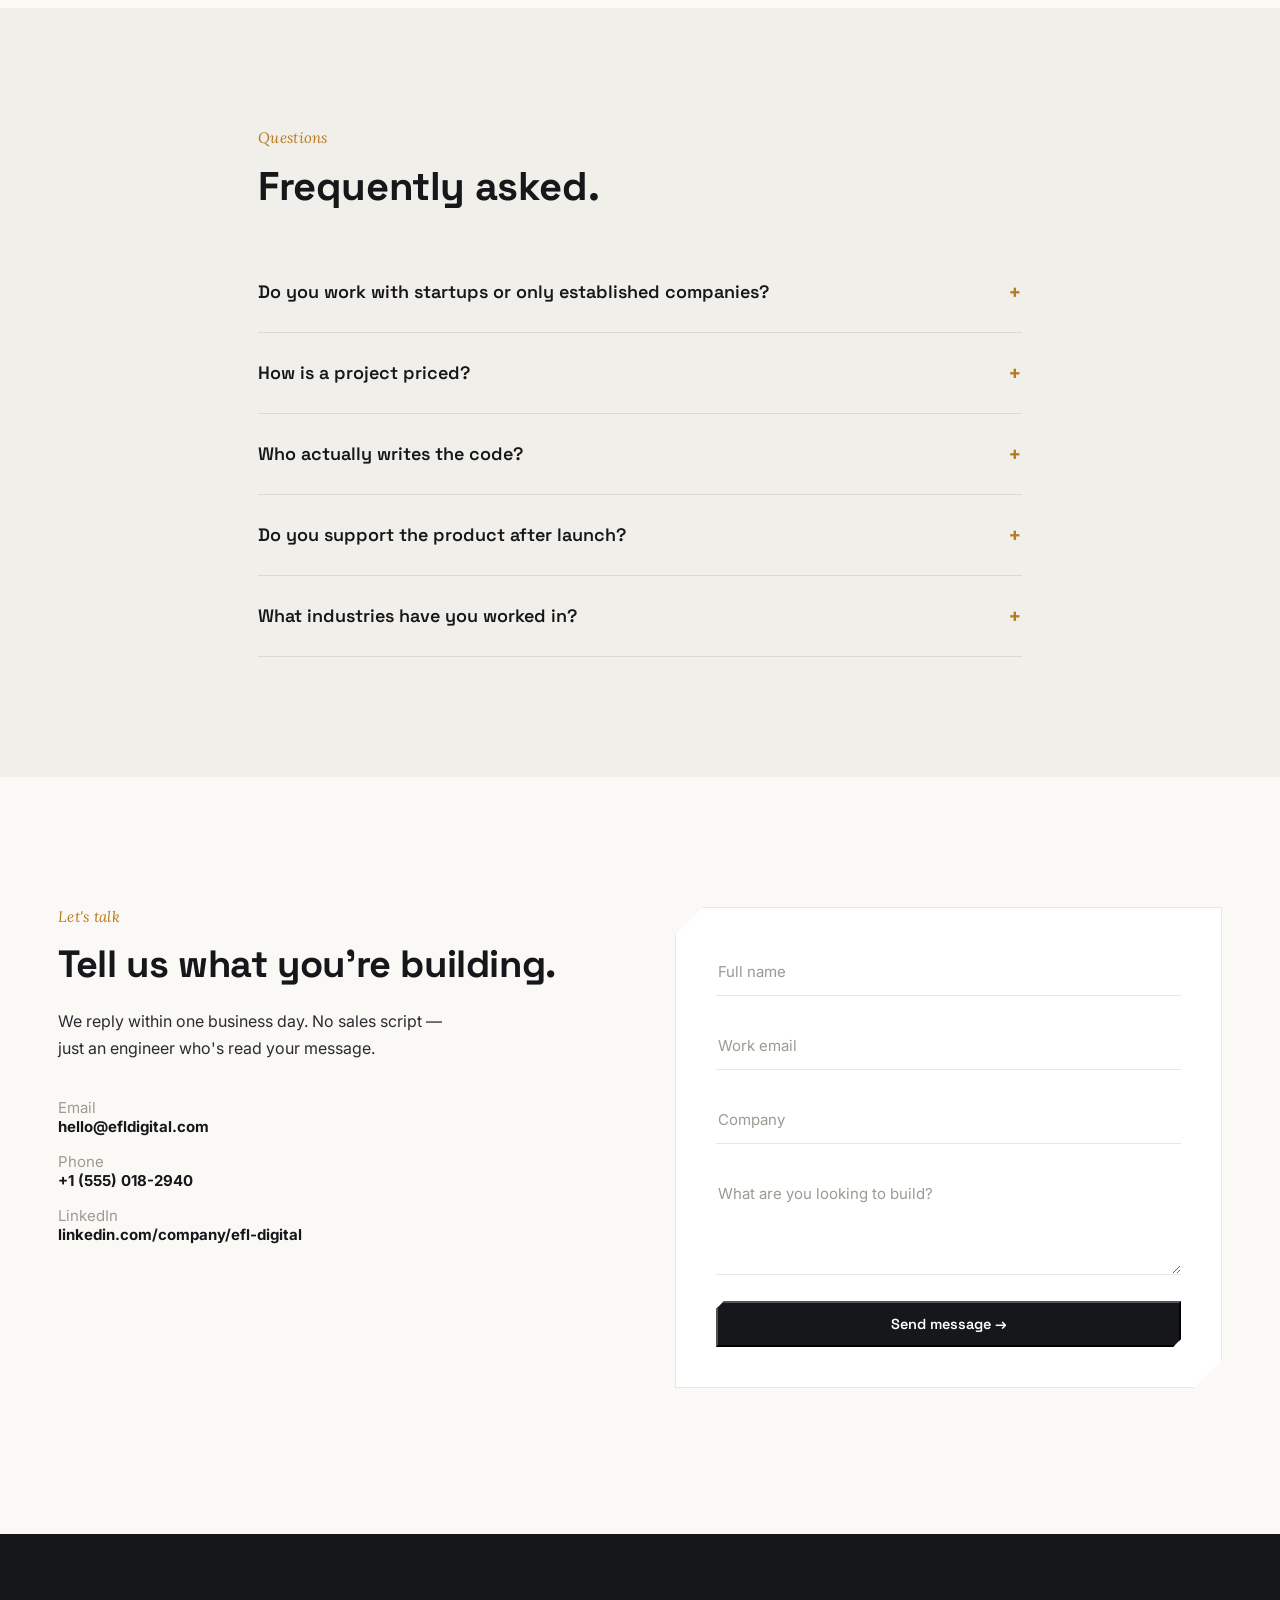
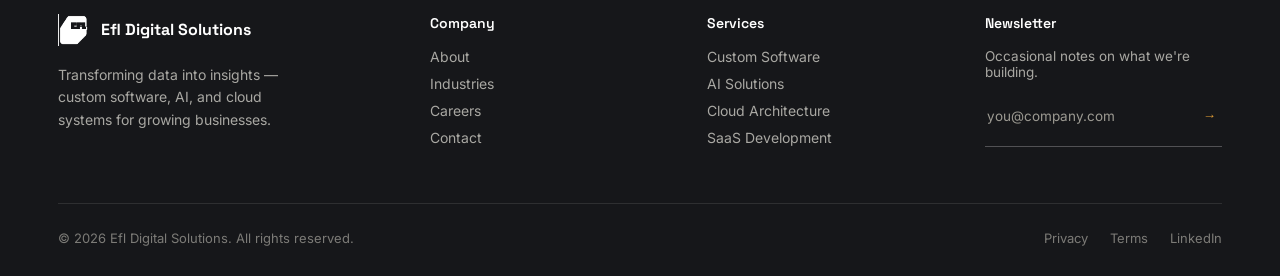
==== commit 48f69bf4: "content update" ====
--- a/index.html
+++ b/index.html
@@ -73,7 +73,7 @@
         We build the software your growth is waiting on.
       </h1>
       <p style="font-size:18px;line-height:1.65;color:var(--charcoal);max-width:520px;margin:0 0 40px;">
-        Efl Digital Solutions is a USA-based team of senior engineers turning
+        Efl Digital Solutions is a USA-based Software solution company with team of senior engineers turning
         operational data into working systems — custom software, AI, and cloud
         architecture built by people who've shipped it before.
       </p>
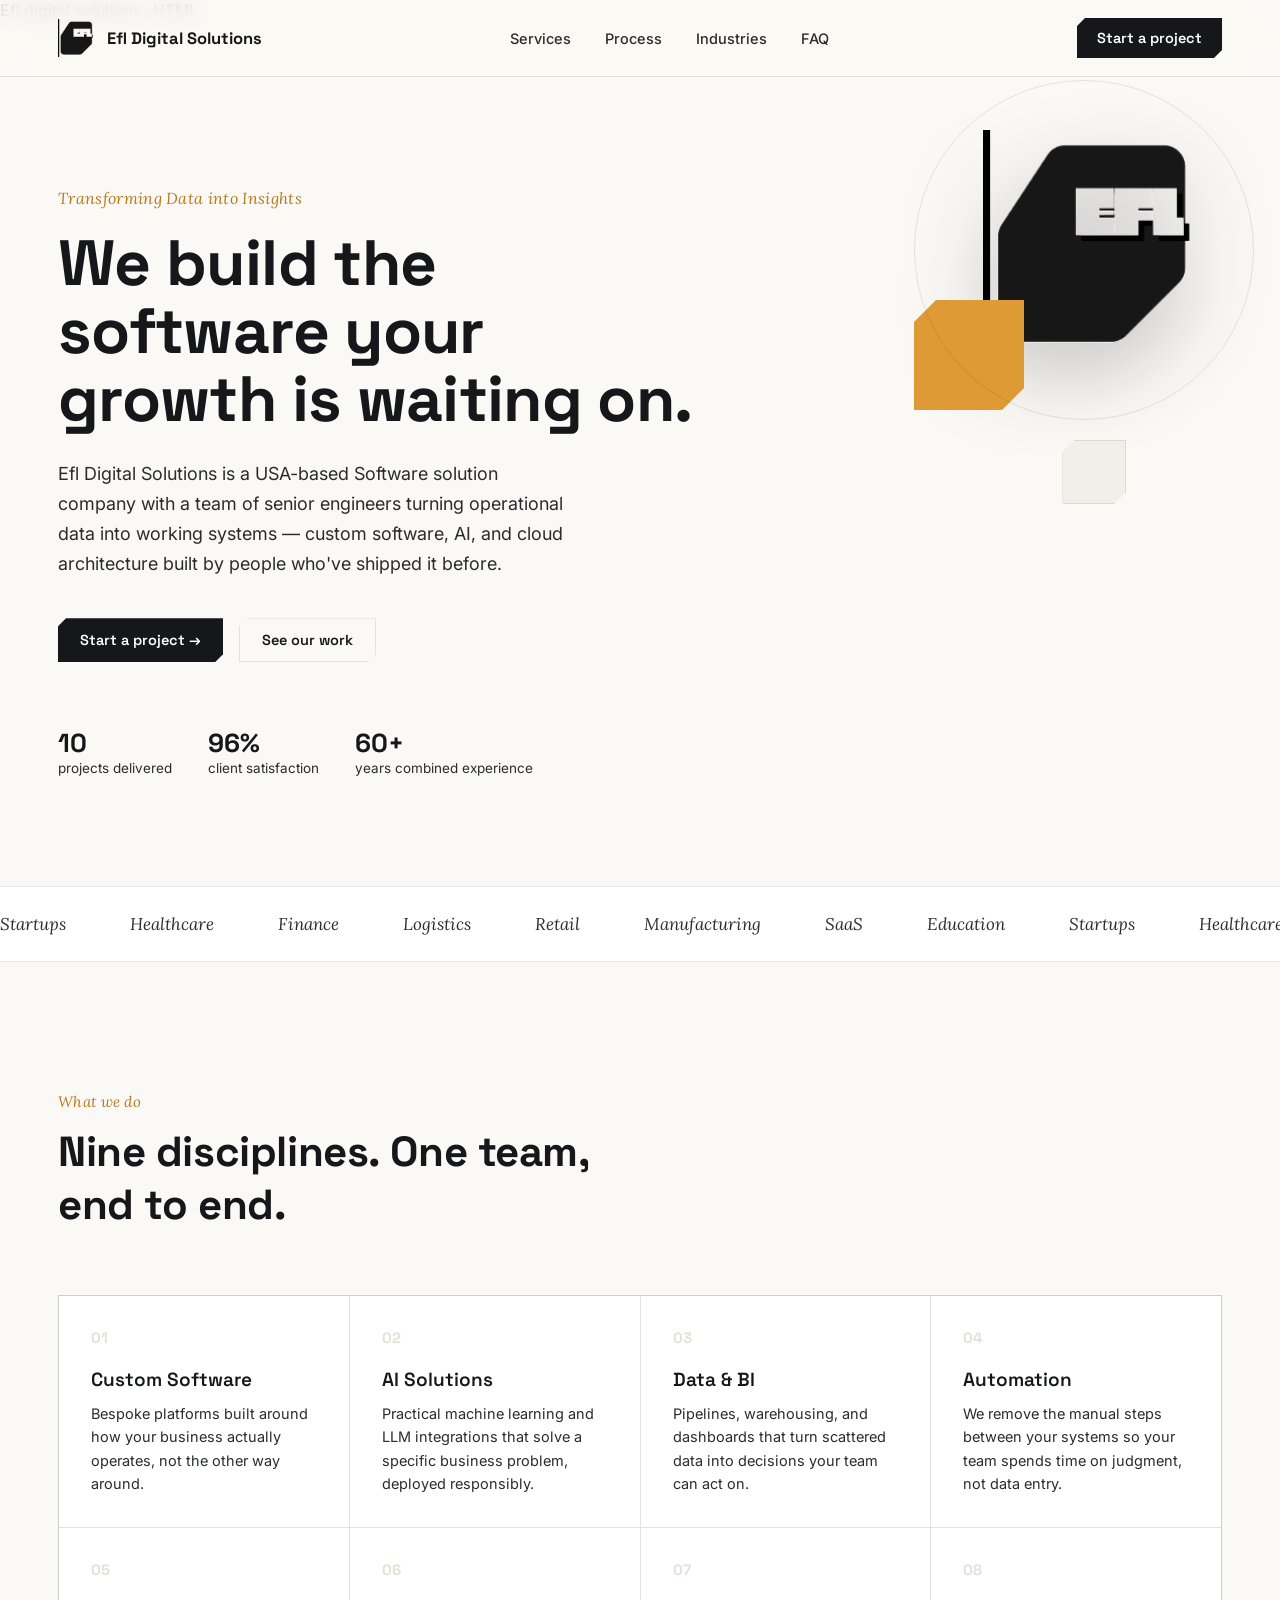
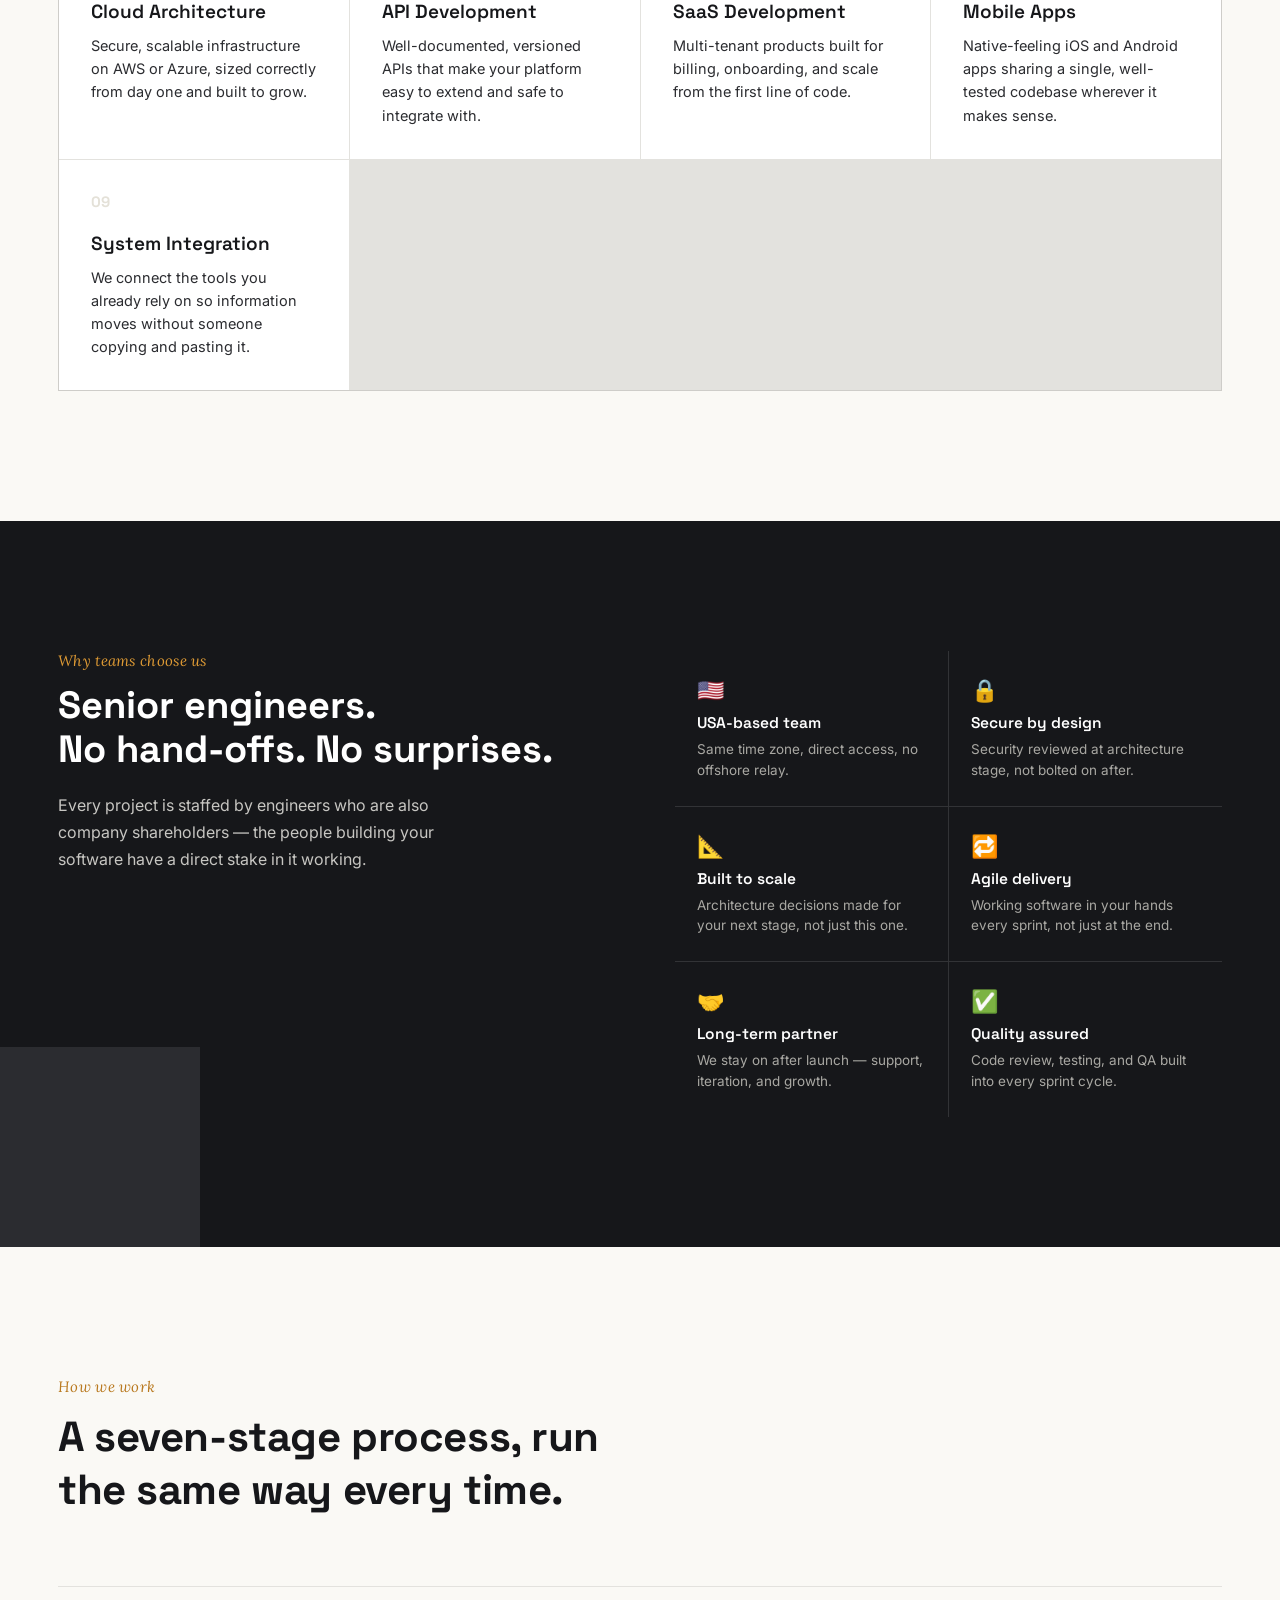
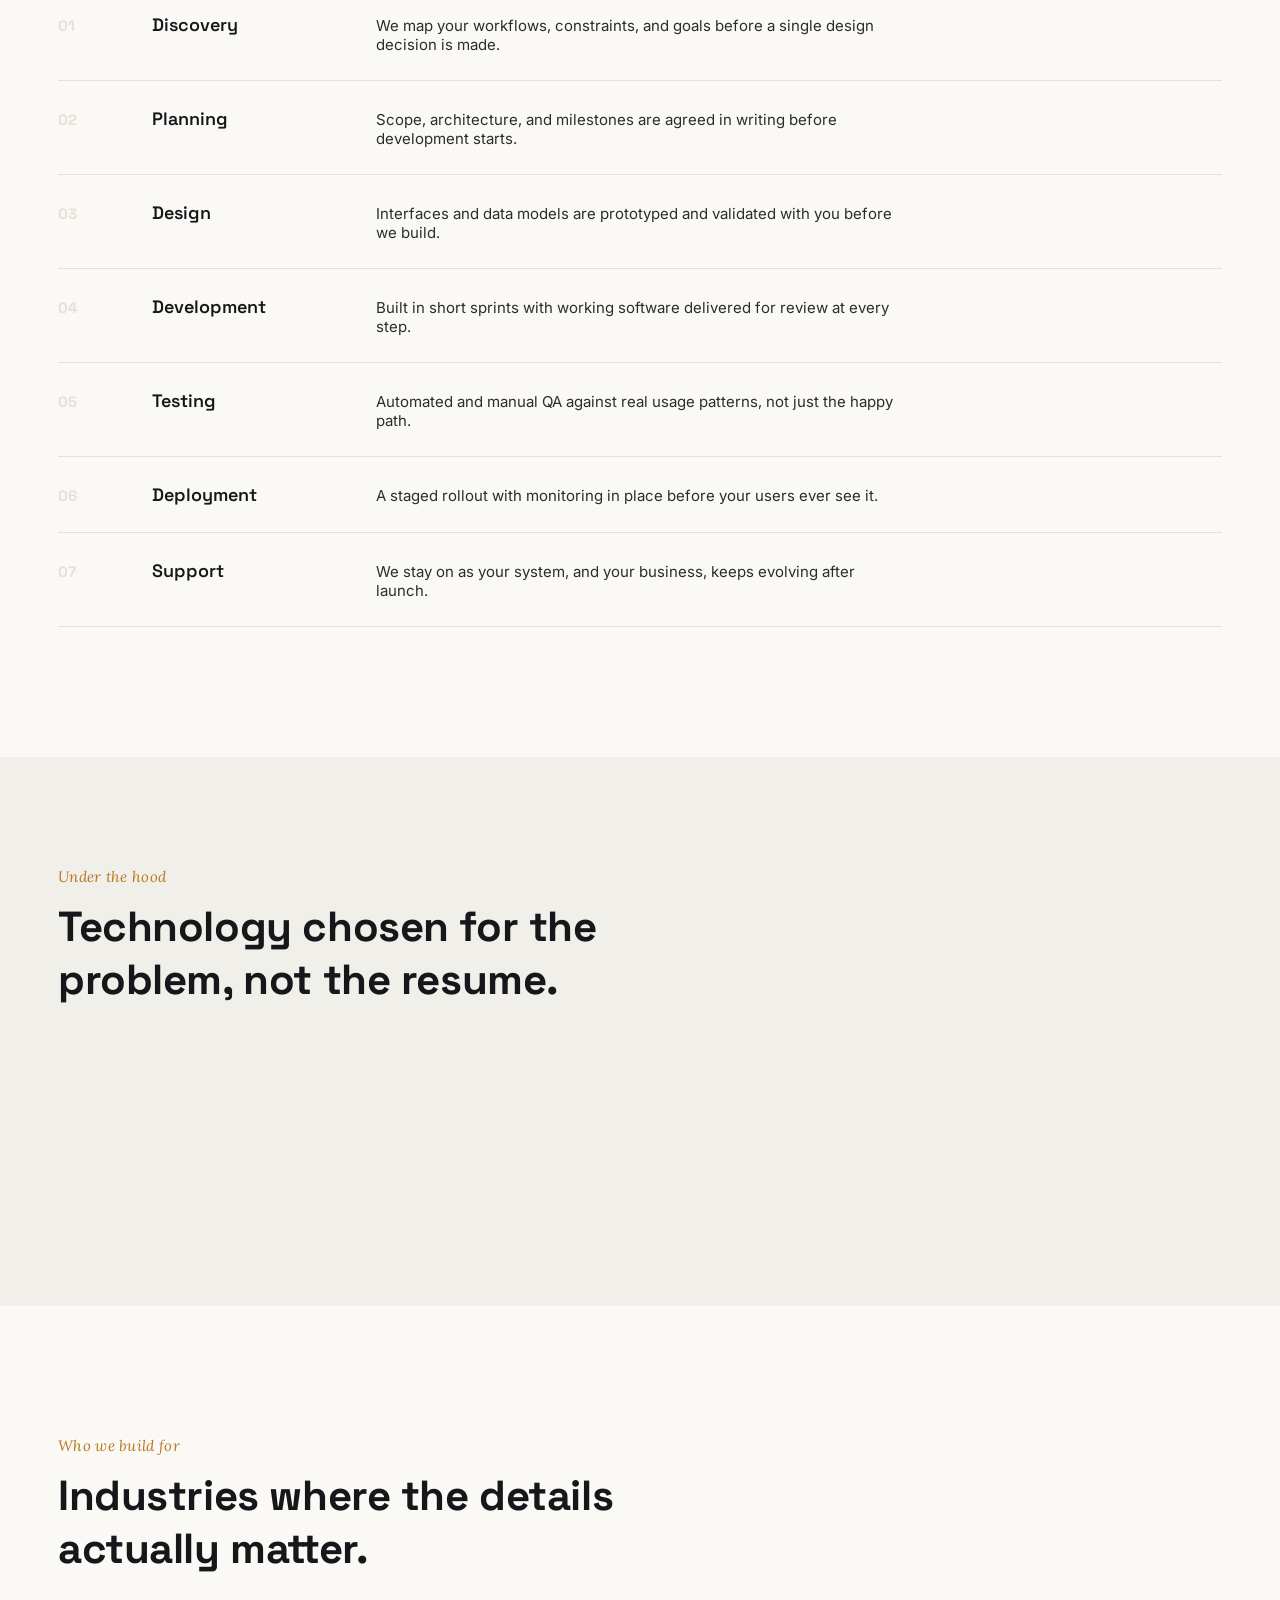
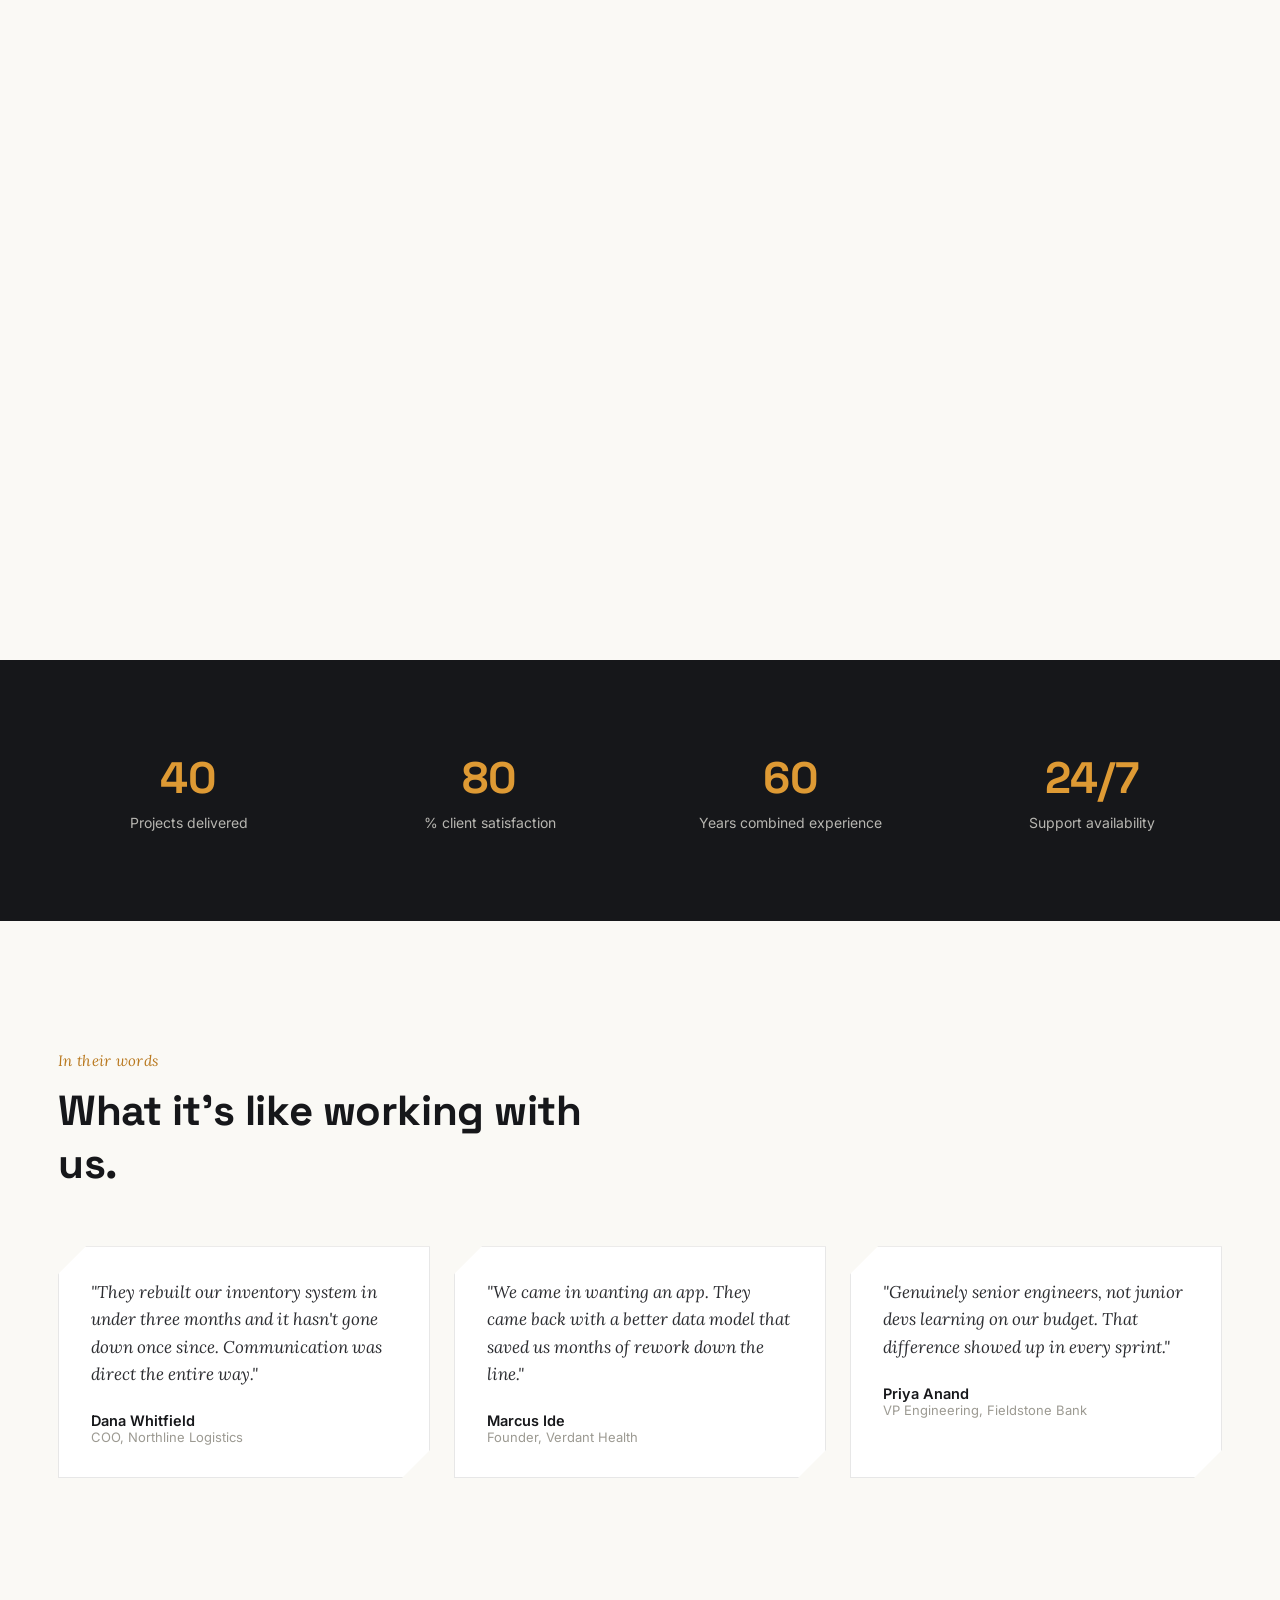
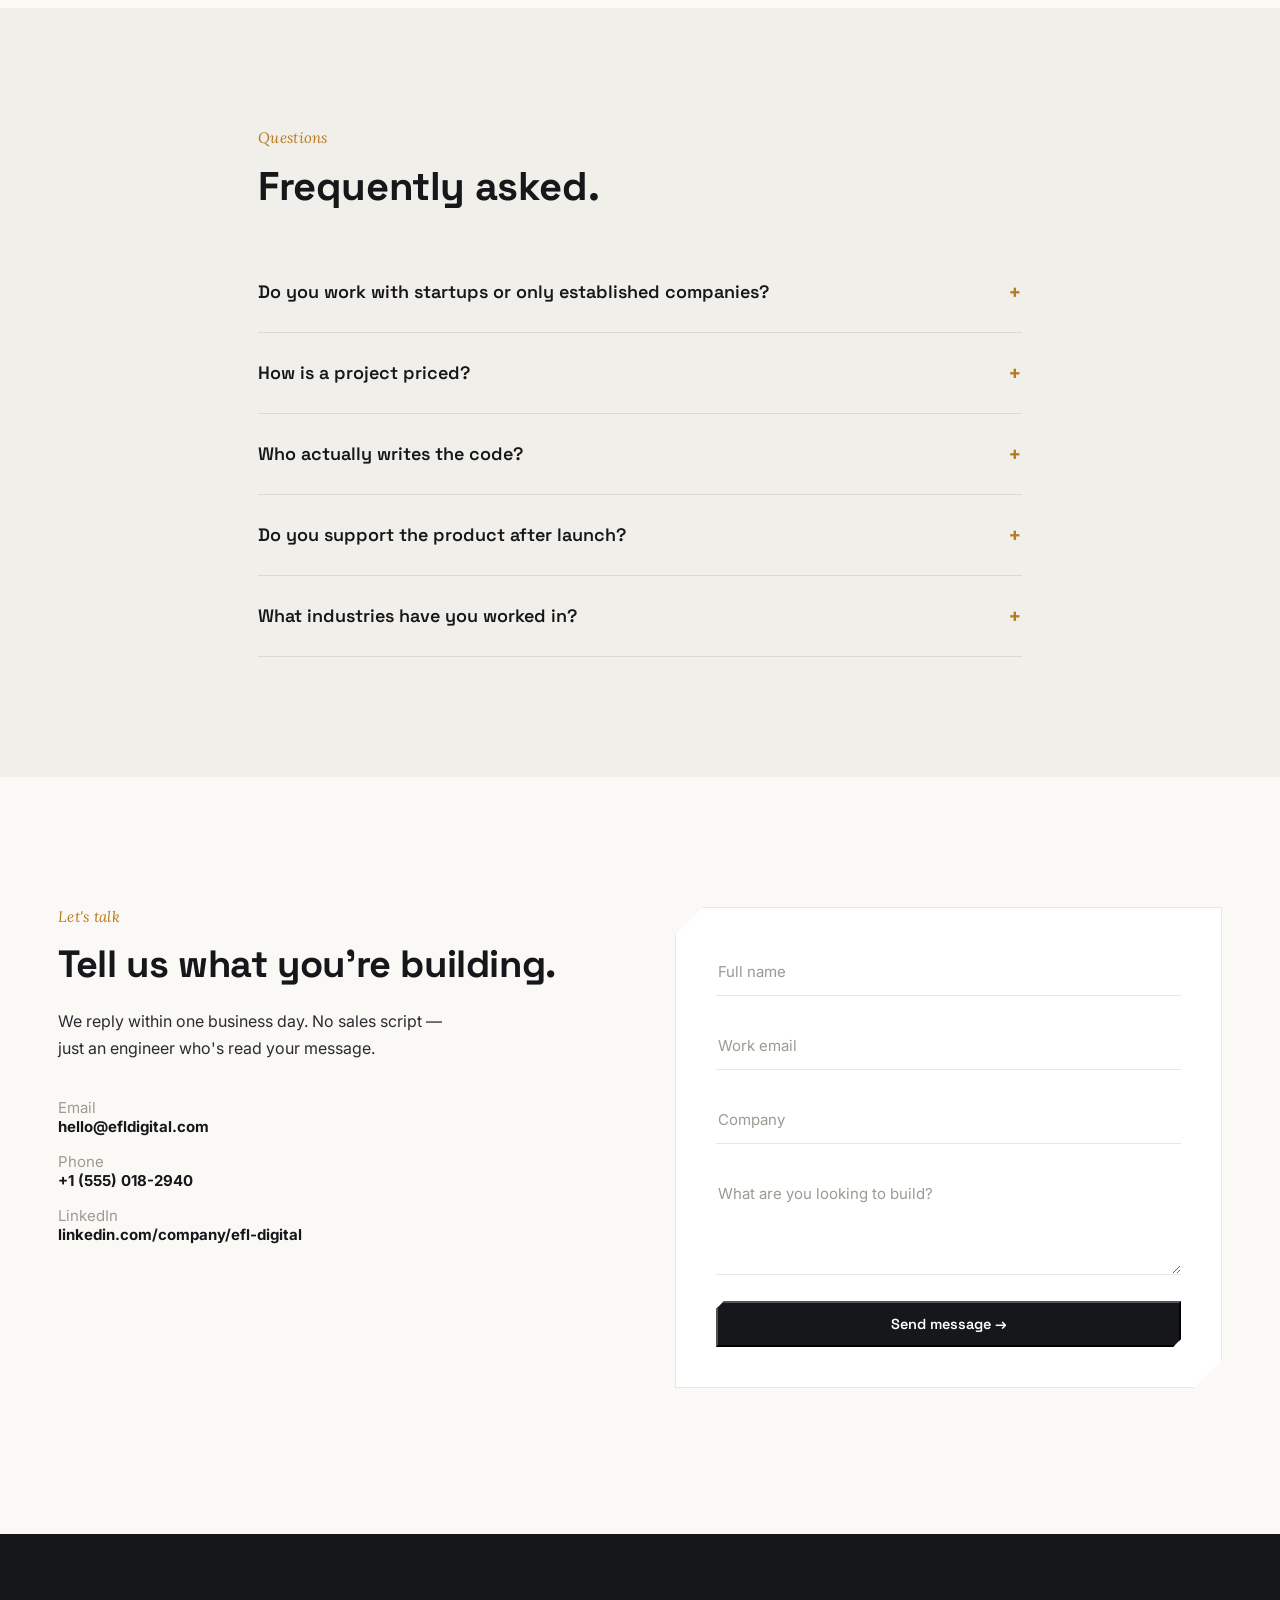
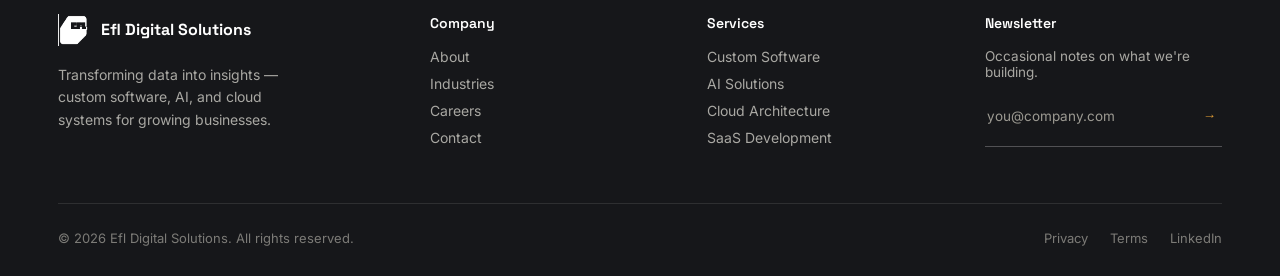
==== commit 4748b3cc: "Update index.html" ====
--- a/index.html
+++ b/index.html
@@ -73,7 +73,7 @@
         We build the software your growth is waiting on.
       </h1>
       <p style="font-size:18px;line-height:1.65;color:var(--charcoal);max-width:520px;margin:0 0 40px;">
-        Efl Digital Solutions is a USA-based Software solution company with team of senior engineers turning
+        Efl Digital Solutions is a USA-based Software solution company with a team of senior engineers turning
         operational data into working systems — custom software, AI, and cloud
         architecture built by people who've shipped it before.
       </p>
